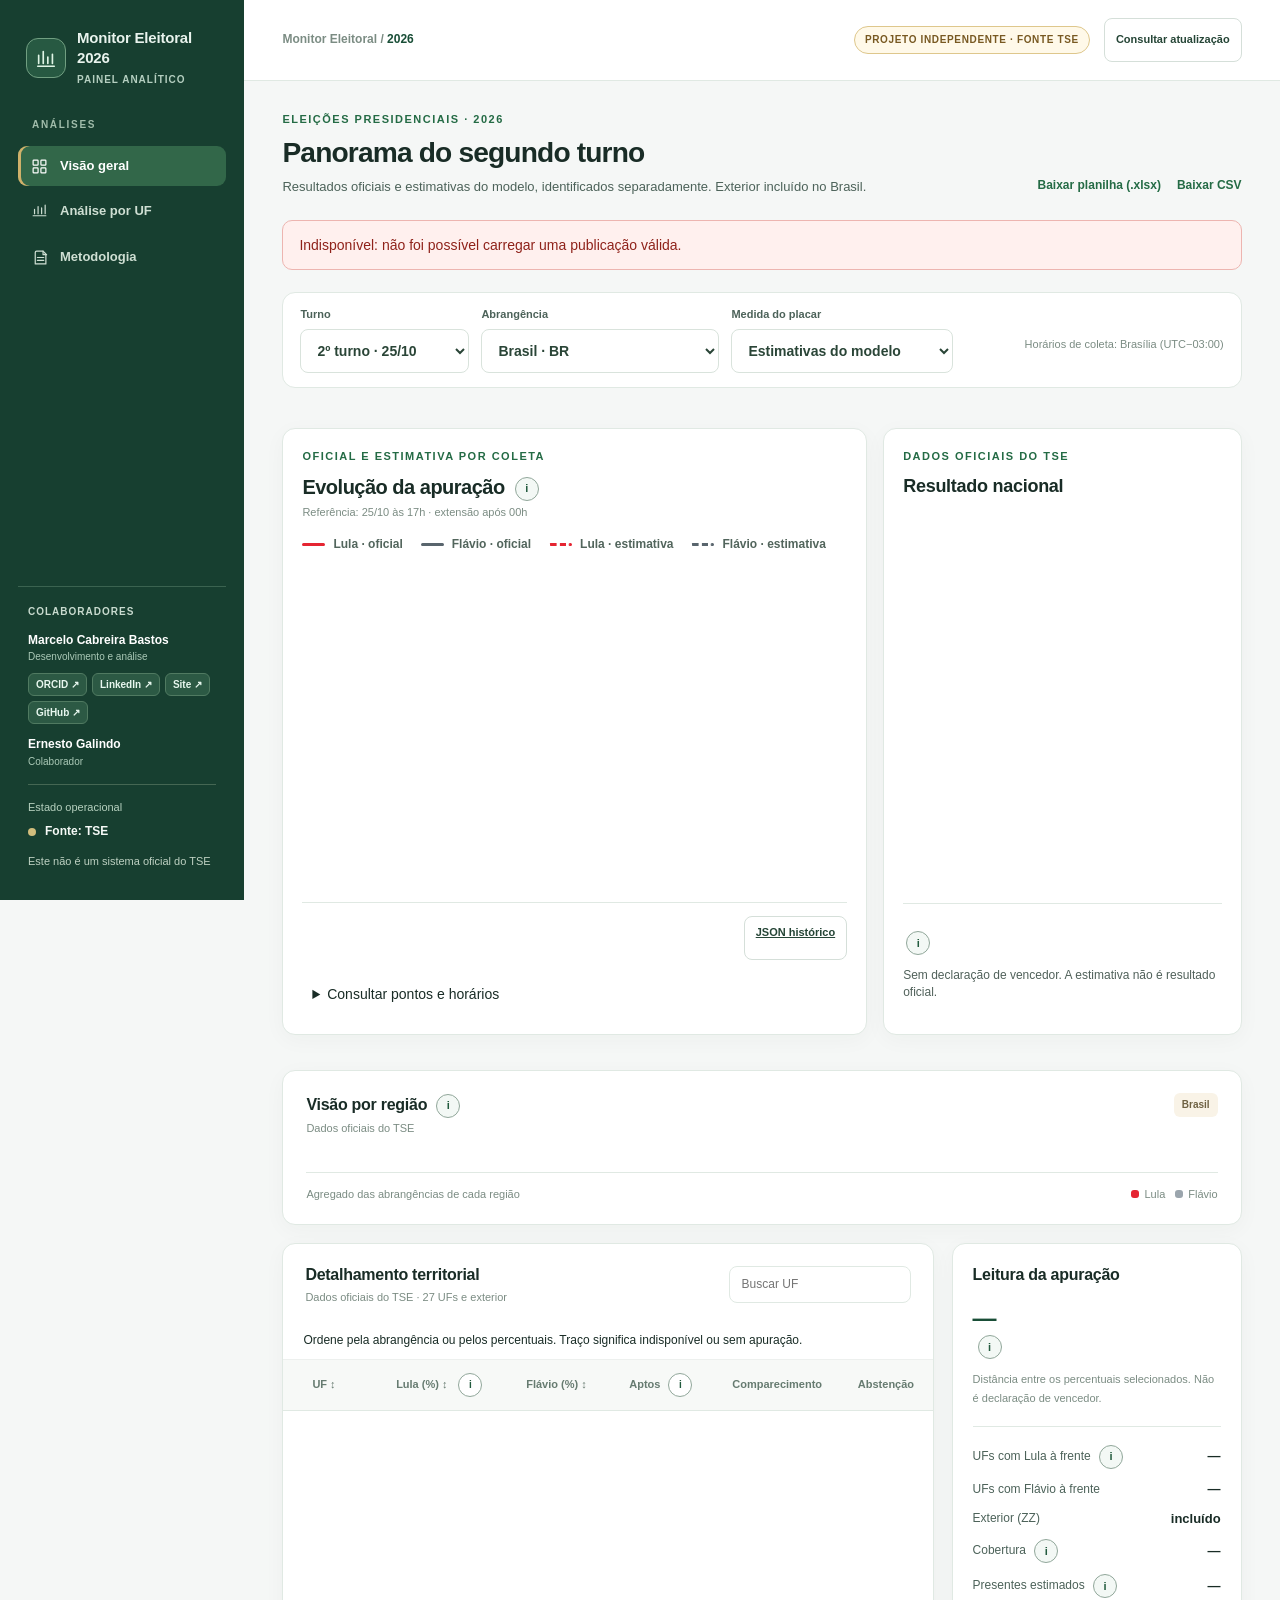
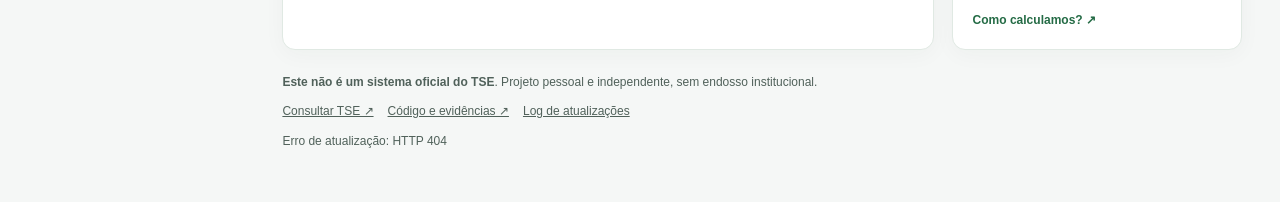
==== site/index.html @ a181e825 "feat: gráfico com oficial e estimativa por coleta e Brasil parcial N de 28 O gráfico passa a desenha" ====
<!doctype html><html lang="pt-BR"><head><meta charset="utf-8"><meta name="viewport" content="width=device-width,initial-scale=1"><meta name="description" content="Monitor independente com dados oficiais do TSE e estimativas da planilha. Horários, fontes e histórico auditáveis."><title>Monitor Eleitoral 2026</title><link rel="stylesheet" href="dashboard.css"><script src="dashboard.js" defer></script></head><body><a class="skip" href="#conteudo">Ir para os dados</a><div class="layout">    <aside class="sidebar" aria-label="Navegação do projeto">
      <a class="brand" href="#inicio" data-scroll="visao" aria-label="Monitor Eleitoral, voltar à visão geral">
        <span class="brand-icon">
          <svg viewBox="0 0 24 24" width="22" height="22" fill="none" stroke="currentColor" stroke-width="1.8" stroke-linecap="round" stroke-linejoin="round" aria-hidden="true"><path d="M4 18V9m5 9V5m5 13v-7m5 7V8"/><path d="M3 21h18"/></svg>
        </span>
        <span><span class="brand-name">Monitor Eleitoral<br>2026</span><span class="brand-meta" style="display:block">Painel analítico</span></span>
      </a>
      <nav aria-label="Páginas do monitor">
        <p class="nav-group-title">Análises</p>
        <div class="nav-items">
          <button class="nav-btn active" type="button" data-scroll="visao">
            <svg viewBox="0 0 24 24" fill="none" stroke="currentColor" stroke-linecap="round" stroke-linejoin="round" aria-hidden="true"><rect x="3" y="3" width="7" height="7" rx="1"/><rect x="14" y="3" width="7" height="7" rx="1"/><rect x="3" y="14" width="7" height="7" rx="1"/><rect x="14" y="14" width="7" height="7" rx="1"/></svg>
            Visão geral
          </button>
          <button class="nav-btn" type="button" data-scroll="territorio">
            <svg viewBox="0 0 24 24" fill="none" stroke="currentColor" stroke-linecap="round" stroke-linejoin="round" aria-hidden="true"><path d="M3 18h18M5 15V9m5 6V5m5 10V7m5 8V3"/></svg>
            Análise por UF
          </button>
          <button class="nav-btn" type="button" data-scroll="metodologia">
            <svg viewBox="0 0 24 24" fill="none" stroke="currentColor" stroke-linecap="round" stroke-linejoin="round" aria-hidden="true"><path d="M8 3h9l4 4v14H6V5a2 2 0 0 1 2-2z"/><path d="M17 3v5h5M9 12h9M9 16h9"/></svg>
            Metodologia
          </button>
        </div>
      </nav>
      <div class="side-bottom">
        <section class="sidebar-people" aria-label="Colaboradores do projeto">
          <p class="side-people-title">Colaboradores</p>
          <div class="side-person">
            <strong class="side-person-name">Marcelo Cabreira Bastos</strong>
            <span class="side-person-role">Desenvolvimento e análise</span>
            <div class="side-person-links">
              <a href="https://orcid.org/0009-0002-4215-3446" target="_blank" rel="noopener noreferrer" aria-label="ORCID de Marcelo Cabreira Bastos">ORCID ↗</a>
              <a href="https://www.linkedin.com/in/marcelo-cabreira-bastos/" target="_blank" rel="noopener noreferrer" aria-label="LinkedIn de Marcelo Cabreira Bastos">LinkedIn ↗</a>
              <a href="https://marcelo7bastos.github.io/project_portfolio/index.html" target="_blank" rel="noopener noreferrer" aria-label="Site pessoal de Marcelo Cabreira Bastos">Site ↗</a>
              <a href="https://github.com/marcelo7bastos" target="_blank" rel="noopener noreferrer" aria-label="GitHub de Marcelo Cabreira Bastos">GitHub ↗</a>
            </div>
          </div>
          <div class="side-person">
            <strong class="side-person-name">Ernesto Galindo</strong>
            <span class="side-person-role">Colaborador</span>
          </div>
        </section>
        <div class="side-demo" aria-label="Estado operacional">
          <p class="side-tiny">Estado operacional</p>
          <span class="side-source"><span class="source-dot"></span> Fonte: TSE</span>
          <p class="sidebar-foot">Este não é um sistema oficial do TSE</p>
        </div>
      </div>
    </aside>

<div class="main" id="inicio"><header class="topbar"><div class="crumb">Monitor Eleitoral / <b>2026</b></div><div class="top-actions"><span class="mock-pill">PROJETO INDEPENDENTE · FONTE TSE</span><button class="tool-btn" id="atualizar" type="button">Consultar atualização</button></div></header><nav class="mobile-nav" aria-label="Navegação móvel"><button class="active" data-scroll="visao">Visão geral</button><button data-scroll="territorio">Por UF</button><button data-scroll="metodologia">Metodologia</button></nav><main class="container" id="conteudo"><section id="page-geral"><section id="visao"><div class="heading-row"><div><p class="eyebrow">Eleições presidenciais · 2026</p><h1 id="titulo-visao">Panorama do segundo turno</h1><p class="heading-sub">Resultados oficiais e estimativas do modelo, identificados separadamente. Exterior incluído no Brasil.</p></div><div class="head-actions"><a class="head-link" id="xlsx" href="data/conjunto_6258.xlsx" download>Baixar planilha (.xlsx)</a><a class="head-link" id="csv" href="data/conjunto_6258.csv" download>Baixar CSV</a></div></div><div id="estado" class="status-alert" role="status" aria-live="polite">Carregando dados validados…</div><div class="filters"><div class="fields"><div class="field"><label for="turno">Turno</label><select id="turno"><option value="6258">2º turno · 25/10</option><option value="6257">1º turno · 04/10</option></select></div><div class="field"><label for="uf">Abrangência</label><select id="uf"><option value="BR">Brasil · inclui exterior</option></select></div><div class="field"><label for="modo">Medida do placar</label><select id="modo"><option value="oficial">Dados oficiais do TSE</option><option value="estimativa" selected>Estimativas do modelo</option></select></div></div><p class="filter-note">Horários de coleta: Brasília (UTC−03:00)</p></div><div class="meta-grid" id="horarios"></div>
<div class="upper-grid main-focus"><article class="panel timeline-panel"><div class="timeline-heading"><div><p class="eyebrow" id="grafico-modo">Oficial e estimativa por coleta</p><h2>Evolução da apuração <button class="info-trigger" data-method="historico" aria-label="Metodologia do histórico">i</button></h2><p class="subtitle">Referência: 25/10 às 17h · extensão após 00h</p></div></div><div class="timeline-legend"><span class="series-label"><span class="series-stroke"></span>Lula · oficial</span><span class="series-label"><span class="series-stroke gray"></span>Flávio · oficial</span><span class="series-label"><span class="series-stroke estimativa"></span>Lula · estimativa</span><span class="series-label"><span class="series-stroke gray estimativa"></span>Flávio · estimativa</span></div><div class="chart-frame" id="grafico"></div><div class="trend-utilities"><span id="pontos" class="inline-note"></span><a class="tool-btn" id="historico-download" href="data/dashboard.json" download>JSON histórico</a></div><details class="timeline-history"><summary>Consultar pontos e horários</summary><div class="table-scroll"><table><thead><tr><th>Coleta</th><th>Lula oficial (%)</th><th>Flávio oficial (%)</th><th>Lula estimativa (%)</th><th>Flávio estimativa (%)</th><th>Base da estimativa</th></tr></thead><tbody id="pontos-tabela"></tbody></table></div></details></article>
<article class="panel snapshot-panel"><div class="section-top"><div><p class="eyebrow" id="placar-modo">Dados oficiais do TSE</p><h2 id="placar-titulo">Resultado nacional</h2><p id="base-placar" class="subtitle"></p></div></div><div id="placar"></div><div class="result-footer"><span id="diferenca"></span><button class="info-trigger" data-method="diferenca" aria-label="Metodologia da diferença">i</button></div><p class="inline-note">Sem declaração de vencedor. A estimativa não é resultado oficial.</p></article></div>
<div class="kpi-grid" id="indicadores"></div><article class="panel panel-inner regions-panel"><div class="section-top"><div><h2>Visão por região <button class="info-trigger" data-method="regiao" aria-label="Cálculo dos percentuais por região">i</button></h2><p class="subtitle" id="regioes-nota">Dados oficiais do TSE</p></div><span class="tiny-pill">Brasil</span></div><div class="region-bars" id="regioes"></div><div class="region-foot"><span>Agregado das abrangências de cada região</span><span class="region-dots"><span><i class="legend-dot"></i>Lula</span><span><i class="legend-dot amber"></i>Flávio</span></span></div></article></section>
<div class="bottom-grid"><section id="territorio" class="panel table-panel"><div class="table-heading"><div><h2>Detalhamento territorial</h2><p class="subtitle">Dados oficiais do TSE · 27 UFs e exterior</p></div><div class="search-wrap"><input id="busca" type="search" placeholder="Buscar UF" aria-label="Buscar UF ou exterior"></div></div><div class="table-scroll" tabindex="0" aria-label="Tabela territorial com rolagem horizontal"><table><caption>Ordene pela abrangência ou pelos percentuais. Traço significa indisponível ou sem apuração.</caption><thead><tr><th><button class="table-sort" data-sort="uf">UF ↕</button></th><th><button class="table-sort" data-sort="lula">Lula (%) ↕</button><button class="info-trigger" data-method="oficial" aria-label="Percentual oficial">i</button></th><th><button class="table-sort" data-sort="flavio">Flávio (%) ↕</button></th><th>Aptos <button class="info-trigger" data-method="participacao" aria-label="Origem do eleitorado">i</button></th><th>Comparecimento</th><th>Abstenção</th><th>Cobertura <button class="info-trigger" data-method="cobertura" aria-label="Cálculo da cobertura">i</button></th><th>Fonte / estado</th></tr></thead><tbody id="tabela"></tbody></table></div></section>
<aside class="panel side-card"><h2>Leitura da apuração</h2><p class="subtitle" id="resumo-modo"></p><p class="note-stat" id="resumo-diferenca">—</p><button class="info-trigger" data-method="diferenca" aria-label="Metodologia da diferença entre candidatos">i</button><p class="info-text">Distância entre os percentuais selecionados. Não é declaração de vencedor.</p><div class="divider"></div><div class="mini-split"><div class="mini-row"><span>UFs com Lula à frente <button class="info-trigger" data-method="liderancas" aria-label="Contagem de UFs">i</button></span><strong id="count-lula">—</strong></div><div class="mini-row"><span>UFs com Flávio à frente</span><strong id="count-flavio">—</strong></div><div class="mini-row"><span>Exterior (ZZ)</span><strong>incluído</strong></div><div class="mini-row"><span>Cobertura <button class="info-trigger" data-method="cobertura" aria-label="Cálculo da cobertura">i</button></span><strong id="resumo-cobertura">—</strong></div><div class="mini-row"><span>Presentes estimados <button class="info-trigger" data-method="modelo" aria-label="Cálculo de presentes estimados">i</button></span><strong id="resumo-presentes">—</strong></div></div><button class="info-link" data-scroll="metodologia">Como calculamos? ↗</button></aside></div></section><section id="page-ufs" hidden><div class="view-title"><p class="eyebrow">Detalhamento territorial</p><h1>Unidades da Federação</h1><p class="heading-sub">Indicadores oficiais das 27 UFs e exterior. Selecione uma linha para consultar na visão geral.</p></div><div id="slot-tabela"></div></section><section class="panel panel-inner" id="metodologia" hidden style="margin-top:22px"><h2>Metodologia e transparência</h2><p>Os dados oficiais vêm dos arquivos JSON do TSE. O Brasil agrega as 27 UFs e o exterior. As estimativas reproduzem a planilha de referência; não são pesquisa, previsão probabilística nem resultado oficial.</p><p>A taxa de presença é comparecimento ÷ (comparecimento + abstenção). Presentes estimados = eleitorado apto × taxa de presença. A estimativa de cada candidato aplica seu percentual oficial a esses presentes. O agregado nacional usa as somas da planilha, sem média simples entre UFs.</p><button class="tool-btn" data-method="modelo">Consultar fórmulas, denominadores e limites</button><p class="inline-note">Percentuais exibidos com duas casas; quantidades oficiais inteiras; estimativas com duas casas. Os cálculos preservam a precisão disponível. Não há pontos inventados na série temporal.</p></section><section class="panel mobile-collaborators" id="contatos" aria-labelledby="mobile-collaborators-title">
  <h2 id="mobile-collaborators-title">Colaboradores</h2>
  <div class="mobile-team-list">
    <div class="mobile-team-person">
      <strong>Marcelo Cabreira Bastos</strong><small>Desenvolvimento e análise</small>
      <div class="side-person-links">
        <a href="https://orcid.org/0009-0002-4215-3446" target="_blank" rel="noopener noreferrer">ORCID ↗</a>
        <a href="https://www.linkedin.com/in/marcelo-cabreira-bastos/" target="_blank" rel="noopener noreferrer">LinkedIn ↗</a>
        <a href="https://marcelo7bastos.github.io/project_portfolio/index.html" target="_blank" rel="noopener noreferrer">Site ↗</a>
        <a href="https://github.com/marcelo7bastos" target="_blank" rel="noopener noreferrer">GitHub ↗</a>
      </div>
    </div>
    <div class="mobile-team-person"><strong>Ernesto Galindo</strong><small>Colaborador</small></div>
  </div>
  <p class="credit-quiet">Este não é um sistema oficial do TSE</p>
</section><footer class="page-footer"><p><strong>Este não é um sistema oficial do TSE</strong>. Projeto pessoal e independente, sem endosso institucional.</p><a href="https://resultados.tse.jus.br/oficial/app/index.html" target="_blank" rel="noopener noreferrer">Consultar TSE ↗</a><a href="https://github.com/marcelo7bastos/monitor-eleitoral-2026">Código e evidências ↗</a><a id="log-download" href="data/atualizacoes.csv" download>Log de atualizações</a><p id="erro-rede" role="alert"></p></footer></main></div></div>
<dialog id="metodo" class="method-dialog" aria-labelledby="metodo-titulo"><div class="method-head"><h2 id="metodo-titulo"></h2><button class="close-dialog" id="fechar-metodo" aria-label="Fechar metodologia">×</button></div><div class="method-body"><pre class="method-formula" id="metodo-formula"></pre><p id="metodo-texto"></p><p class="method-disclaimer">Fonte: TSE e planilha de referência. Estimativas não representam resultados oficiais.</p></div></dialog><noscript><p>Ative JavaScript para os filtros e gráficos. Os arquivos CSV e JSON continuam disponíveis em data/.</p></noscript></body></html>
---- site/dashboard.css ----
:root {
      --green-950:#103629; --green-900:#173f30; --green-800:#194e37; --green-700:#246b45;
      --green-100:#e8f3eb; --bg:#f5f7f6; --surface:#fff; --ink:#192c26; --ink-2:#4c6259;
      --quiet:#7b8c83; --border:#e0e9e3; --blue:#E52532; --blue-soft:#fff0f1;
      --amber:#9BA5AD; --amber-soft:#f1f3f4; --ochre:#c89845; --warning:#835e24;
      --shadow:0 5px 22px rgba(24,58,42,.035); --radius:13px;
    }
    * { box-sizing:border-box }
    html { scroll-behavior:smooth }
    body { margin:0; background:var(--bg); font-family:Rawline,"Segoe UI",Arial,Helvetica,sans-serif; color:var(--ink); line-height:1.45; font-size:14px; }
    a { color:inherit; }
    button,select,input { font:inherit; }
    button { cursor:pointer; }
    button:focus-visible,select:focus-visible,input:focus-visible,a:focus-visible { outline:3px solid #e0ac45; outline-offset:3px; }
    [hidden] { display:none!important }
    .layout { display:grid; grid-template-columns:244px minmax(0,1fr); min-height:100vh; }
    .sidebar { background:var(--green-900); color:#e9f3ed; padding:28px 18px 20px; position:sticky; top:0; height:100vh; display:flex; flex-direction:column; gap:28px; }
    .brand { display:flex; align-items:center; gap:11px; padding:0 8px; text-decoration:none; }
    .brand-icon { border:1px solid #719f81; background:#275942; border-radius:12px; display:grid; place-items:center; height:40px; width:40px; color:#dff5e5; flex-shrink:0; }
    .brand-name { font-weight:750; font-size:15px; line-height:1.22; letter-spacing:-.2px; }
    .brand-meta { color:#b5cfc0; font-size:10px; font-weight:600; text-transform:uppercase; letter-spacing:1px; margin-top:4px; }
    .nav-group-title { padding:0 14px; font-size:10px; letter-spacing:1.7px; text-transform:uppercase; color:#a1bdab; font-weight:750; margin:3px 0 13px; }
    .nav-items { display:flex; flex-direction:column; gap:5px; }
    .nav-btn { width:100%; display:flex; align-items:center; gap:12px; border:0; border-radius:9px; background:transparent; padding:11px 13px; color:#cfdfd3; text-align:left; transition:background .15s; font-weight:600; font-size:13px; }
    .nav-btn svg { width:17px; height:17px; stroke-width:1.7; flex-shrink:0; }
    .nav-btn:hover { background:#285640; }
    .nav-btn.active { background:#326749; color:white; box-shadow:inset 3px 0 #d0b16a; }
    .side-bottom { margin-top:auto; border-top:1px solid #3b6350; padding:18px 10px 0; }
    .side-tiny { color:#b7d1bf; font-size:11px; margin:0 0 7px; }
    .side-source { display:flex; gap:9px; align-items:center; color:#f6faf7; font-size:12px; font-weight:650; }
    .source-dot { height:8px; width:8px; border-radius:50%; background:#d1bd7c; display:inline-block; }
    .sidebar-foot { font-size:10px; color:#9ab6a5; line-height:1.55; margin-top:19px; }
    .main { min-width:0; }
    .topbar { display:flex; align-items:center; justify-content:space-between; min-height:73px; gap:12px; padding:18px clamp(18px,3vw,42px); background:#fff; border-bottom:1px solid var(--border); }
    .crumb { font-size:12px; color:var(--quiet); font-weight:600; }
    .crumb b { color:var(--green-800); }
    .top-actions { display:flex; align-items:center; gap:14px; flex-wrap:wrap; }
    .mock-pill { border:1px solid #dec78c; background:#fff9e9; color:#785922; padding:6px 10px; border-radius:50px; font-size:10px; font-weight:850; letter-spacing:.65px; white-space:nowrap; }
    .time { display:flex; gap:7px; align-items:center; color:var(--ink-2); font-size:12px; white-space:nowrap; }
    .time svg { width:14px; height:14px; }
    .container { max-width:1540px; margin:0 auto; padding:31px clamp(18px,3vw,42px) 40px; }
    .fake-alert { display:flex; align-items:flex-start; gap:12px; background:#fffaf0; border:1px solid #ebd7aa; padding:12px 15px; border-radius:11px; margin-bottom:25px; color:#70521b; font-size:12px; }
    .fake-alert svg { flex-shrink:0; margin-top:1px; width:17px; height:17px; }
    .fake-alert strong { font-weight:800; }
    .heading-row { display:flex; justify-content:space-between; gap:18px; align-items:end; margin-bottom:23px; }
    .eyebrow { color:var(--green-700); font-size:11px; text-transform:uppercase; letter-spacing:1.5px; font-weight:850; margin:0 0 8px; }
    h1 { font-size:clamp(23px,2.2vw,31px); letter-spacing:-.85px; line-height:1.18; margin:0 0 9px; font-weight:770; }
    .heading-sub { color:var(--ink-2); font-size:13px; margin:0; max-width:680px; }
    .head-link { display:flex; align-items:center; gap:8px; text-decoration:none; color:var(--green-700); font-weight:750; white-space:nowrap; font-size:12px; padding-bottom:3px; }
    .head-link:hover { text-decoration:underline; }
    .head-actions { display:flex; gap:16px; flex-wrap:wrap; }
    .filters { display:flex; align-items:end; justify-content:space-between; gap:11px; padding:14px 17px; border:1px solid var(--border); background:#fff; border-radius:var(--radius); margin-bottom:20px; flex-wrap:wrap; }
    .fields { display:flex; flex-wrap:wrap; gap:12px; align-items:end; }
    .field { display:flex; flex-direction:column; gap:6px; }
    .field label { color:var(--ink-2); font-size:11px; font-weight:700; }
    .field select { min-width:166px; border:1px solid #d9e3dc; border-radius:8px; height:38px; padding:0 35px 0 12px; font-weight:650; color:#2a4537; background:#fff; }
    .filter-note { color:var(--quiet); font-size:11px; padding-bottom:9px; text-align:right; }
    .kpi-grid { display:grid; grid-template-columns:repeat(4,minmax(0,1fr)); gap:14px; margin-bottom:18px; }
    .panel { background:var(--surface); border:1px solid var(--border); border-radius:var(--radius); box-shadow:var(--shadow); min-width:0; }
    .kpi { padding:19px 20px 17px; min-height:134px; }
    .kpi-top { display:flex; align-items:center; justify-content:space-between; gap:12px; margin-bottom:14px; }
    .kpi-label { color:var(--ink-2); font-size:12px; font-weight:700; }
    .kpi-icon { width:28px; height:28px; display:grid; place-items:center; background:#f0f5f1; border-radius:8px; color:var(--green-700); }
    .kpi-icon svg { height:15px; width:15px; }
    .kpi-number { font-size:clamp(25px,2.15vw,33px); font-weight:780; letter-spacing:-.95px; font-variant-numeric:tabular-nums; line-height:1.15; }
    .kpi-bottom { margin-top:8px; display:flex; gap:8px; align-items:center; color:var(--quiet); font-size:11px; }
    .mini-pill { background:#eaf4ed; color:#246b45; padding:3px 7px; border-radius:5px; font-weight:800; white-space:nowrap; }
    .upper-grid { display:grid; grid-template-columns:minmax(0,1.48fr) minmax(300px,1fr); gap:18px; margin-bottom:18px; }
    .panel-inner { padding:22px 23px; }
    .section-top { display:flex; align-items:flex-start; justify-content:space-between; gap:12px; margin-bottom:19px; }
    h2 { font-size:16px; margin:0 0 3px; font-weight:770; letter-spacing:-.27px; }
    .subtitle { font-size:11px; color:var(--quiet); margin:0; }
    .tiny-pill { display:inline-flex; align-items:center; gap:5px; color:#6e6142; background:#f9f3e7; padding:5px 8px; border-radius:6px; font-size:10px; font-weight:800; white-space:nowrap; }
    .candidate-compare { display:grid; grid-template-columns:1fr 1fr; gap:19px; margin:26px 0 22px; }
    .candidate { position:relative; padding-left:14px; border-left:3px solid var(--blue); }
    .candidate.flavio { border-color:var(--amber); }
    .candidate-name { color:var(--ink-2); font-size:12px; font-weight:700; margin:0 0 4px; }
    .candidate-pct { font-size:clamp(29px,3.4vw,43px); line-height:1.2; letter-spacing:-1.6px; font-weight:780; font-variant-numeric:tabular-nums; }
    .candidate-votes { font-size:11px; color:var(--quiet); margin-top:5px; }
    .candidate-flash { display:inline-flex; font-size:10px; color:var(--green-700); background:#e8f3eb; border-radius:4px; padding:2px 5px; font-weight:850; margin-left:7px; vertical-align:middle; letter-spacing:0; }
    .share-bar { height:18px; background:#eef2ef; display:flex; overflow:hidden; border-radius:5px; box-shadow:inset 0 0 0 1px #e8eae9; }
    .share-left { height:100%; background:var(--blue); transition:width .35s ease; }
    .share-right { height:100%; background:var(--amber); flex:1; }
    .share-labels { display:flex; justify-content:space-between; margin:8px 0 0; color:var(--quiet); font-size:11px; }
    .share-labels span { display:flex; align-items:center; gap:6px; }
    .legend-dot { width:8px; height:8px; border-radius:3px; display:inline-block; background:var(--blue); }
    .legend-dot.amber { background:var(--amber); }
    .result-footer { margin-top:20px; border-top:1px solid var(--border); padding-top:15px; display:flex; flex-wrap:wrap; gap:12px; justify-content:space-between; color:var(--ink-2); font-size:12px; }
    .lead-note { font-weight:750; color:var(--green-700); }
    .gap-value { font-variant-numeric:tabular-nums; font-weight:750; }
    .region-bars { display:flex; flex-direction:column; gap:17px; margin-top:3px; }
    .region-row { display:grid; grid-template-columns:105px minmax(0,1fr) 69px; gap:12px; align-items:center; }
    .region-name { font-size:12px; font-weight:650; color:var(--ink-2); }
    .region-track { height:8px; border-radius:8px; background:#edf1ee; overflow:hidden; display:flex; }
    .region-track>span { display:block; height:100%; background:var(--blue); }
    .region-track>i { display:block; flex:1; background:var(--amber); }
    .region-pct { font-size:11px; color:var(--ink-2); font-variant-numeric:tabular-nums; text-align:right; font-weight:750; }
    .region-foot { display:flex; gap:8px; align-items:center; justify-content:space-between; margin-top:22px; border-top:1px solid var(--border); padding-top:17px; color:var(--quiet); font-size:11px; }
    .region-dots { display:flex; align-items:center; gap:10px; }
    .region-dots span { display:flex; gap:5px; align-items:center; }
    .bottom-grid { display:grid; grid-template-columns:minmax(0,1fr) 290px; gap:18px; margin-bottom:18px; }
    .table-panel { overflow:hidden; }
    .table-heading { padding:19px 22px 16px; display:flex; gap:15px; justify-content:space-between; align-items:center; }
    .table-actions { display:flex; align-items:center; gap:8px; }
    .search-wrap { display:flex; align-items:center; gap:8px; border:1px solid var(--border); border-radius:8px; background:white; padding:0 10px; height:37px; }
    .search-wrap svg { color:var(--quiet); width:15px; height:15px; }
    .search-wrap input { width:160px; outline:none; border:0; font-size:12px; color:var(--ink); }
    .btn { border:1px solid #cbdacf; color:var(--green-800); background:#fff; border-radius:8px; min-height:37px; padding:0 12px; display:inline-flex; align-items:center; justify-content:center; gap:8px; font-weight:750; font-size:12px; text-decoration:none; white-space:nowrap; }
    .btn:hover { background:#f0f6f1; }
    .btn svg { width:15px; height:15px; }
    .btn-primary { background:var(--green-700); color:#fff; border-color:var(--green-700); }
    .btn-primary:hover { background:var(--green-800); }
    .table-scroll { max-height:442px; overflow:auto; scrollbar-color:#c6d8cc transparent; }
    table { border-collapse:separate; border-spacing:0; width:100%; font-size:12px; }
    thead { position:sticky; top:0; z-index:2; }
    th { white-space:nowrap; text-align:right; background:#f7f9f7; border-top:1px solid #edf0ee; border-bottom:1px solid var(--border); padding:13px 13px; color:#667b70; font-weight:760; font-size:11px; }
    th:first-child,td:first-child { text-align:left; padding-left:23px; }
    td { white-space:nowrap; text-align:right; padding:13px 13px; border-bottom:1px solid #edf0ee; color:var(--ink-2); font-variant-numeric:tabular-nums; }
    tr:last-child td { border-bottom:0; }
    tbody tr { cursor:pointer; }
    tbody tr:hover, tbody tr.is-selected { background:#f3f8f4; }
    tbody tr.is-selected td:first-child { box-shadow:inset 3px 0 var(--green-700); }
    .uf-badge { font-size:10px; color:var(--green-700); background:#eaf3ec; border-radius:4px; padding:3px 6px; font-weight:850; margin-right:8px; }
    .uf-name { color:#284238; font-weight:720; }
    .text-blue { color:#D51B28; font-weight:750; }
    .text-amber { color:#64717A; font-weight:750; }
    .table-end { padding:12px 21px; display:flex; justify-content:space-between; border-top:1px solid var(--border); color:var(--quiet); font-size:11px; }
    .side-card { padding:19px 20px; }
    .info-swatch { width:37px; height:37px; display:grid; place-items:center; border-radius:11px; background:var(--green-100); color:var(--green-700); margin-bottom:16px; }
    .info-swatch svg { width:19px; height:19px; }
    .note-stat { font-size:24px; color:var(--green-800); font-weight:770; margin:14px 0 0; letter-spacing:-.5px; }
    .mini-split { margin-top:15px; display:flex; flex-direction:column; gap:11px; }
    .mini-row { display:flex; gap:8px; align-items:center; justify-content:space-between; color:var(--ink-2); font-size:12px; }
    .mini-row strong { color:var(--ink); font-size:13px; }
    .divider { height:1px; background:var(--border); margin:18px 0; }
    .info-text { color:var(--quiet); font-size:11px; line-height:1.7; }
    .info-link { display:inline-flex; align-items:center; gap:6px; font-size:12px; color:var(--green-700); font-weight:800; border:0; background:none; padding:0; margin-top:14px; }
    .info-link:hover { text-decoration:underline; }
    .footer { display:flex; flex-wrap:wrap; justify-content:space-between; align-items:center; gap:12px; margin-top:26px; color:#74867d; font-size:11px; border-top:1px solid var(--border); padding-top:22px; }
    .footer a { text-decoration:none; color:var(--green-700); font-weight:720; }
    .footer a:hover { text-decoration:underline; }
    .muted-card { border:1px solid #e7ece8; background:#f9fbf9; padding:15px; border-radius:9px; }
    .explainer { display:grid; grid-template-columns:repeat(3,minmax(0,1fr)); gap:15px; }
    .explainer .panel { padding:25px; }
    .number { color:var(--green-700); font-size:11px; font-weight:850; letter-spacing:1.3px; margin-bottom:20px; }
    .explainer h3 { font-size:16px; margin:0 0 10px; }
    .explainer p { font-size:13px; color:var(--ink-2); margin:0; line-height:1.65; }
    .method-note { padding:26px; margin-top:18px; }
    .method-note p { color:var(--ink-2); line-height:1.7; margin:0 0 12px; }
    .method-note code { color:#15573a; background:#edf5ee; border-radius:4px; padding:3px 5px; }
    .view-title { margin-bottom:21px; }
    .view-title h1 { margin-bottom:7px; }
    .table-full .table-scroll { max-height:none; }
    .table-full .table-actions { flex-wrap:wrap; }
    .mobile-nav { display:none; }
    @media(max-width:1240px){ .layout { grid-template-columns:215px minmax(0,1fr); } .bottom-grid { grid-template-columns:1fr; } .side-card { display:grid; grid-template-columns:1fr 1fr; gap:0 24px; align-items:start; } .side-card .info-swatch { display:none; } .side-card h2, .side-card .subtitle { grid-column:1/-1; } .region-row {grid-template-columns:85px minmax(0,1fr) 63px; gap:9px;} }
    @media(max-width:1050px){ .sidebar{display:none} .layout{display:block} .mobile-nav {display:flex; background:var(--green-900); gap:5px; padding:8px 15px; justify-content:center;} .mobile-nav button { flex:1; color:#ddf0e3; padding:10px 5px; font-size:12px; border:0; background:transparent; border-radius:8px; font-weight:700; } .mobile-nav button.active {background:#326749;color:#fff;} .upper-grid{grid-template-columns:1fr 1fr;} }
    @media(max-width:800px){ .kpi-grid {grid-template-columns:repeat(2,minmax(0,1fr));} .upper-grid {grid-template-columns:1fr;} .container{padding-top:23px;} .topbar {min-height:62px;} .heading-row{align-items:start;} .filter-note{padding-bottom:0;} .explainer{grid-template-columns:1fr;} }
    @media(max-width:560px){ .topbar{padding:13px 17px;} .time{display:none;} .container{padding:20px 15px 30px;} .heading-row {display:block;} .head-actions {margin-top:13px;} .filters{padding:13px;} .fields{width:100%;} .field{flex:1;} .field select{min-width:0;width:100%;} .field.turn-field { flex-basis:40%; } .field.uf-field {flex-basis:40%;} .filter-note {text-align:left;} .kpi-grid{gap:9px;} .kpi {padding:15px 12px; min-height:120px;} .kpi-number {font-size:26px;} .panel-inner {padding:19px 16px;} .candidate-compare {gap:9px;} .candidate {padding-left:10px;} .candidate-pct{font-size:31px;} .candidate-flash{display:block;width:max-content;margin:4px 0 0;} .table-heading {display:block; padding:18px 16px;} .table-actions {margin-top:14px;} .search-wrap{flex:1;} .search-wrap input{width:100%;} .table-end {gap:15px;} .side-card {display:block;} .footer {font-size:10px;} .heading-sub{font-size:12px;} }
    @media(prefers-reduced-motion:reduce){*,*::before,*::after{transition:none!important; scroll-behavior:auto!important}}

    /* Versão 2 — histórico como elemento principal; resultado à direita */
    .upper-grid.main-focus { grid-template-columns:minmax(0,1.92fr) minmax(325px,.9fr); align-items:stretch; gap:16px; margin-bottom:17px; }
    .timeline-panel,.snapshot-panel { padding:24px 26px 21px; }
    .timeline-panel .section-top { margin-bottom:10px; }
    .timeline-panel h2 { font-size:20px; font-weight:790; letter-spacing:-.5px; }
    .timeline-heading { display:flex; align-items:flex-start; justify-content:space-between; gap:14px; }
    .mini-time { border:1px solid #e6ebe7; background:#f8faf9; color:#52655c; border-radius:8px; padding:7px 10px; white-space:nowrap; font-size:11px; font-weight:700; }
    .timeline-legend { display:flex; flex-wrap:wrap; gap:18px; margin:15px 0 0; align-items:center; color:#52655c; font-size:12px; }
    .timeline-legend .series-label { display:inline-flex; align-items:center; gap:8px; font-weight:720; }
    .series-stroke { width:23px; height:0; border-top:3px solid var(--blue); border-radius:4px; }
    .series-stroke.gray { border-color:#59656D; }
    .chart-frame { position:relative; margin:8px 0 2px; min-height:338px; user-select:none; }
    #trend-svg { width:100%; height:auto; display:block; overflow:visible; touch-action:pan-y; }
    .chart-tip { position:absolute; z-index:8; min-width:155px; background:#20362d; border-radius:9px; padding:11px 13px; color:#fff; font-size:12px; box-shadow:0 8px 24px #192c2650; pointer-events:none; text-align:left; line-height:1.65; }
    .chart-tip strong { font-size:12px; }
    .chart-tip .red-n { color:#FF6A73; font-weight:800; }
    .chart-tip .gray-n { color:#DDE2E6; font-weight:800; }
    .trend-utilities { display:flex; flex-wrap:wrap; justify-content:space-between; align-items:center; gap:10px; padding-top:13px; border-top:1px solid var(--border); }
    .trend-utilities .update-status { font-size:11px; color:#6a7b72; }
    .trend-utilities .update-status b { color:#314c3e; }
    .timeline-buttons { display:flex; flex-wrap:wrap; gap:7px; }
    .tool-btn { border:1px solid #d5dfd9; background:white; color:#254536; border-radius:8px; padding:8px 11px; font-size:11px; font-weight:760; min-height:34px; transition:background .13s; }
    .tool-btn:hover { background:#edf4ef; }
    .tool-btn.primary { color:#fff; background:var(--green-700); border-color:var(--green-700); }
    .tool-btn.primary:hover { background:var(--green-800); }
    .trend-explain { font-size:10px; color:#7c8b82; margin:9px 0 0; }
    .snapshot-panel { display:flex; flex-direction:column; }
    .snapshot-panel h2 { font-size:18px; }
    .snapshot-time { display:inline-flex; align-items:center; color:#5c6b63; font-size:11px; margin-top:8px; }
    .snapshot-result { display:flex; flex-direction:column; margin-top:22px; gap:0; }
    .snapshot-candidate { border-left:4px solid var(--blue); padding:1px 0 4px 16px; margin-bottom:23px; }
    .snapshot-candidate.flavio { border-color:var(--amber); }
    .snapshot-candidate .candidate-name { color:#53665b; font-size:13px; margin-bottom:3px; }
    .snapshot-candidate .candidate-pct { font-size:clamp(34px,3.6vw,54px); line-height:1.1; letter-spacing:-1.9px; }
    .snapshot-candidate.lula .candidate-pct { color:#D71E2C; }
    .snapshot-candidate.flavio .candidate-pct { color:#59656d; }
    .snapshot-candidate .candidate-votes { font-size:11px; margin-top:7px; }
    .snapshot-panel .share-bar { height:15px; margin-top:2px; }
    .snapshot-panel .share-labels { margin-top:10px; }
    .snapshot-panel .result-footer { display:flex; flex-direction:column; align-items:flex-start; gap:8px; font-size:12px; margin-top:auto; padding-top:19px; }
    .snapshot-panel .lead-note { color:#355e43; }
    .sim-status { margin:0 0 2px; font-size:10px; letter-spacing:.65px; color:#8d6534; font-weight:800; }
    .regions-panel { margin-bottom:18px; }
    .regions-panel .region-bars { display:grid; grid-template-columns:repeat(3,minmax(0,1fr)); column-gap:22px; row-gap:14px; }
    .regions-panel .region-row { grid-template-columns:90px minmax(45px,1fr) 47px; gap:10px; }
    .regions-panel .region-foot { padding-top:14px; margin-top:18px; }
    .regions-panel .section-top { margin-bottom:17px; }
    .kpi-grid { margin-bottom:18px; }
    .data-context { border-radius:8px; background:#f4f7f5; color:#53675c; font-size:11px; padding:8px 11px; margin-bottom:14px; }
    .section-top .small-remark {color:#89968e;font-size:11px;}
    @media(max-width:1350px) {
      .upper-grid.main-focus { grid-template-columns:minmax(0,1.55fr) minmax(300px,.95fr); }
      .timeline-panel,.snapshot-panel { padding:20px 19px; }
      .regions-panel .region-bars {grid-template-columns:repeat(2,minmax(0,1fr));}
    }
    @media(max-width:1050px) {
      .upper-grid.main-focus { grid-template-columns:minmax(0,1.65fr) minmax(285px,1fr); }
      .chart-frame{min-height:auto;}
    }
    @media(max-width:790px) {
      .upper-grid.main-focus {grid-template-columns:1fr;}
      .snapshot-panel .snapshot-result {display:grid;grid-template-columns:1fr 1fr;gap:14px;}
      .snapshot-candidate {margin-bottom:17px;}
      .regions-panel .region-bars {grid-template-columns:1fr 1fr;}
    }
    @media(max-width:560px) {
      .timeline-panel,.snapshot-panel {padding:19px 16px;}
      .chart-frame {margin:9px -6px 3px;}
      .timeline-panel h2 {font-size:18px;}
      .mini-time {display:none;}
      .trend-utilities{align-items:flex-start;}
      .timeline-buttons {width:100%;}
      .timeline-buttons .tool-btn {flex:1;min-height:40px;}
      .regions-panel .region-bars {grid-template-columns:1fr;}
      .snapshot-candidate .candidate-pct {font-size:35px;}
      .snapshot-candidate .candidate-votes {font-size:10px;}
      .snapshot-panel .snapshot-result {gap:9px;}
    }

/* V4: transparência metodológica e autoria do projeto pessoal. */
.info-trigger {
  display:inline-flex; flex:0 0 auto; align-items:center; justify-content:center;
  width:19px; height:19px; padding:0; margin-left:5px; border:1px solid #91a79a;
  border-radius:50%; background:#f3f8f5; color:#225b3e;
  font-size:11px; font-family:Arial,sans-serif; font-weight:800; line-height:1;
  vertical-align:middle; cursor:pointer; transition:background .14s,border-color .14s;
}
.info-trigger:hover { color:#fff; background:#246b45; border-color:#246b45; }
.info-trigger:focus-visible { outline:3px solid #d19c31; outline-offset:2px; }
.info-trigger.small { width:17px; height:17px; font-size:10px; margin-left:4px; }
.candidate-pct-row {display:flex;align-items:center;gap:7px;flex-wrap:wrap}
.candidate-pct-row .info-trigger { margin-left:0; }
.candidate-votes .info-trigger {width:16px;height:16px;font-size:10px;vertical-align:middle}
.kpi-label {display:inline-flex;align-items:center;gap:3px;flex-wrap:wrap}
.kpi-label .info-trigger {margin-left:2px}
.region-pct {display:flex;justify-content:flex-end;align-items:center;gap:3px}
.region-pct .info-trigger {min-width:17px}
th .info-trigger {width:17px;height:17px;font-size:10px;background:#fff}
.snapshot-panel .section-top h2 .info-trigger{transform:translateY(-2px)}
.result-footer .info-trigger {margin-left:3px}
.method-dialog { border:1px solid #d9e5dc; padding:0; border-radius:15px; width:min(520px,calc(100% - 28px)); max-height:min(83vh,690px); box-shadow:0 24px 80px #132b2050; color:var(--ink); }
.method-dialog::backdrop {background:#0d2518a8;backdrop-filter:blur(2px)}
.method-head {display:flex;justify-content:space-between;align-items:start;gap:18px;padding:22px 24px 14px;background:#f5f9f6;border-bottom:1px solid #e0e9e3}
.method-head .eyebrow{margin-bottom:8px}
.method-head h2 {font-size:20px;margin:0}
.close-dialog{font-size:22px;border:1px solid #d5e0d7;background:#fff;color:#2a493a;line-height:1;width:34px;height:34px;border-radius:9px;cursor:pointer}
.method-body{padding:20px 24px 24px;font-size:13px;line-height:1.65}
.method-body h3{font-size:12px;margin:0 0 6px;color:#4c6259;letter-spacing:.4px;text-transform:uppercase}
.method-formula{background:#f2f6f3;border:1px solid #dbe6de;border-radius:9px;color:#153d2a;padding:12px 13px;margin:8px 0 19px;font:600 13px/1.65 ui-monospace,SFMono-Regular,Consolas,monospace;white-space:pre-wrap;overflow-wrap:anywhere}
.method-body p{margin:0 0 17px}
.method-disclaimer{font-size:12px;color:#78612e;background:#fff9eb;border:1px solid #ead8ad;border-radius:8px;padding:11px 12px}
.credits {margin-top:26px;padding:22px 24px 24px}
.credits-heading {margin-bottom:16px}
.credits-heading h2{font-size:16px;margin-bottom:4px}
.credits-grid{display:grid;grid-template-columns:repeat(2,minmax(0,1fr));gap:14px}
.credit-card{background:#fafbf9;border:1px solid #e0e9e3;border-radius:10px;padding:16px 17px;min-width:0}
.credit-role{color:#577368;font-size:10px;font-weight:850;letter-spacing:1px;text-transform:uppercase;margin:0 0 8px}
.credit-name{margin:0;font-size:15px;font-weight:750;color:#1d3e2c}
.credit-description{color:#657a6d;font-size:12px;margin:6px 0 13px}
.credit-links{display:flex;flex-wrap:wrap;gap:8px}
.credit-links a,.credit-pending{display:inline-flex;align-items:center;text-decoration:none;padding:7px 10px;font-size:11px;font-weight:700;color:#23583f;background:#fff;border:1px solid #d8e6db;border-radius:7px}
.credit-links a:hover{background:#eaf4ed;text-decoration:underline}
.credit-pending{color:#718078;border-style:dashed;background:transparent;cursor:default}
.credit-quiet{margin:14px 0 0;color:#78877d;font-size:10px;line-height:1.55}
.method-intro{margin-top:16px;border:1px solid #e1e9e3;border-radius:10px;padding:15px;background:#fafbf9}
.method-intro h3{margin:0 0 7px}
.method-intro p{margin:0;color:#53675c;line-height:1.55}
@media(max-width:670px){.credits-grid{grid-template-columns:1fr}.credits{padding:19px 16px}.credit-card{padding:14px}.method-head{padding:17px 18px 12px}.method-body{padding:18px}.info-trigger{width:20px;height:20px}}

    /* Colaboradores na barra lateral: projeto pessoal, sem contatos de terceiros */
    .sidebar {overflow-y:auto; scrollbar-width:thin; scrollbar-color:#5b8068 transparent;}
    .sidebar-people {padding:0 0 15px; margin:0 0 15px; border-bottom:1px solid #456753;}
    .side-people-title {color:#c9dbcF;font-size:10px;font-weight:800;letter-spacing:1px;text-transform:uppercase;margin:0 0 12px;}
    .side-person {margin:0 0 12px;}
    .side-person:last-child {margin-bottom:0;}
    .side-person-name {display:block;font-size:12px;font-weight:750;line-height:1.4;color:#ffffff;}
    .side-person-role {display:block;color:#abc9b7;font-size:10px;margin-top:2px;}
    .side-person-links {display:flex;flex-wrap:wrap;gap:5px;margin-top:8px;}
    .side-person-links a {color:#e8f7ef;background:#2c5944;border:1px solid #507a61;border-radius:6px;padding:4px 7px;text-decoration:none;font-size:10px;font-weight:650;line-height:1.3;}
    .side-person-links a:hover {background:#3a7055;text-decoration:underline;}
    .side-person-links a:focus-visible {outline:2px solid #e0ac45;outline-offset:2px;}
    .sidebar-foot {margin-top:12px;font-size:11px;line-height:1.5;color:#bed1c2;}
    .mobile-collaborators {display:none;}
    @media (max-width:1050px) {
      .mobile-collaborators {display:block; margin-top:22px;}
      .mobile-collaborators h2 {font-size:16px;margin:0 0 12px;}
      .mobile-team-list {display:grid;grid-template-columns:repeat(2,minmax(0,1fr));gap:12px;}
      .mobile-team-person {border:1px solid #dfe9e1;background:#fff;border-radius:9px;padding:12px;min-width:0;}
      .mobile-team-person strong {display:block;font-size:13px;line-height:1.4;}
      .mobile-team-person small {display:block;color:#657a6d;margin-top:4px;}
      .mobile-team-person .side-person-links a {color:#174b34;background:#eff6f0;border-color:#dbe6de;}
    }
    @media (max-width:560px) {.mobile-team-list {grid-template-columns:1fr;}}
  
/* Produção: composição preservada do protótipo, sem gerador de simulação. */
.quiet{color:#50615a}.status-alert{padding:14px 16px;border:1px solid #d9e2db;border-radius:10px;margin-bottom:22px;background:#fff9eb;color:#704d16}.status-alert.error{background:#fff0ee;color:#8f221a;border-color:#edb5b0}.status-alert.ok{background:#e8f3eb;color:#174b34}.meta-grid{display:flex;flex-wrap:wrap;gap:12px 24px;font-size:12px;margin-bottom:20px}.meta-grid span{display:block;color:#50615a}.meta-grid strong{display:block;font-weight:650}.estimate-grid{display:grid;grid-template-columns:repeat(3,minmax(0,1fr));gap:14px;margin-bottom:22px}.table-scroll{overflow-x:auto}.table-scroll table{min-width:880px}.num{text-align:right;font-variant-numeric:tabular-nums}.inline-note{font-size:12px;color:#50615a}.empty-chart{padding:80px 30px;text-align:center;color:#50615a}.series-stroke.estimativa{border-top-style:dashed}.info-trigger{min-width:24px;min-height:24px}.tool-btn{min-height:44px}.field select{min-height:44px}.timeline-panel{overflow:hidden}.sidebar-people{margin-top:auto}.source-range{overflow-wrap:anywhere}.table-sort{background:none;border:0;font-weight:700;color:inherit}.table-scroll caption{text-align:left;padding:10px 20px;font-size:12px}.timeline-history{margin-top:14px}.timeline-history summary{cursor:pointer;padding:10px}.timeline-history table{width:100%;font-size:12px}.timeline-history td,.timeline-history th{padding:6px}.skip{position:absolute;top:-60px;left:12px;background:#fff;padding:12px;z-index:100}.skip:focus{top:10px}.page-footer{margin:24px 0 0;font-size:12px;color:#50615a}.page-footer a{margin-right:14px}.candidate-pct{color:#192c26}.snapshot-candidate.lula .candidate-pct{color:#D71E2C}.snapshot-candidate.flavio .candidate-pct{color:#59656d}.kpi-bottom{flex-wrap:wrap}.credits-mobile{display:none}.load-message{padding:14px 0;color:#50615a}@media(max-width:1050px){.credits-mobile{display:block}}@media(max-width:790px){.estimate-grid{grid-template-columns:1fr}.meta-grid{display:grid;grid-template-columns:1fr 1fr}.top-actions{width:100%}.topbar{flex-wrap:wrap}.snapshot-panel .snapshot-result{display:block}.info-trigger{min-width:32px;min-height:32px}.chart-frame{min-height:280px}}@media(prefers-reduced-motion:reduce){*{scroll-behavior:auto!important;transition:none!important}}

@media(max-width:560px){.fields{display:grid;grid-template-columns:1fr;width:100%}.field{width:100%;min-width:0}.field select{width:100%;max-width:100%;min-width:0}.chart-frame{overflow-x:auto}.chart-frame svg{min-width:620px;width:620px}.grafico-vazio{font-size:14px;line-height:1.6;padding:16px 0;color:#50615a}}
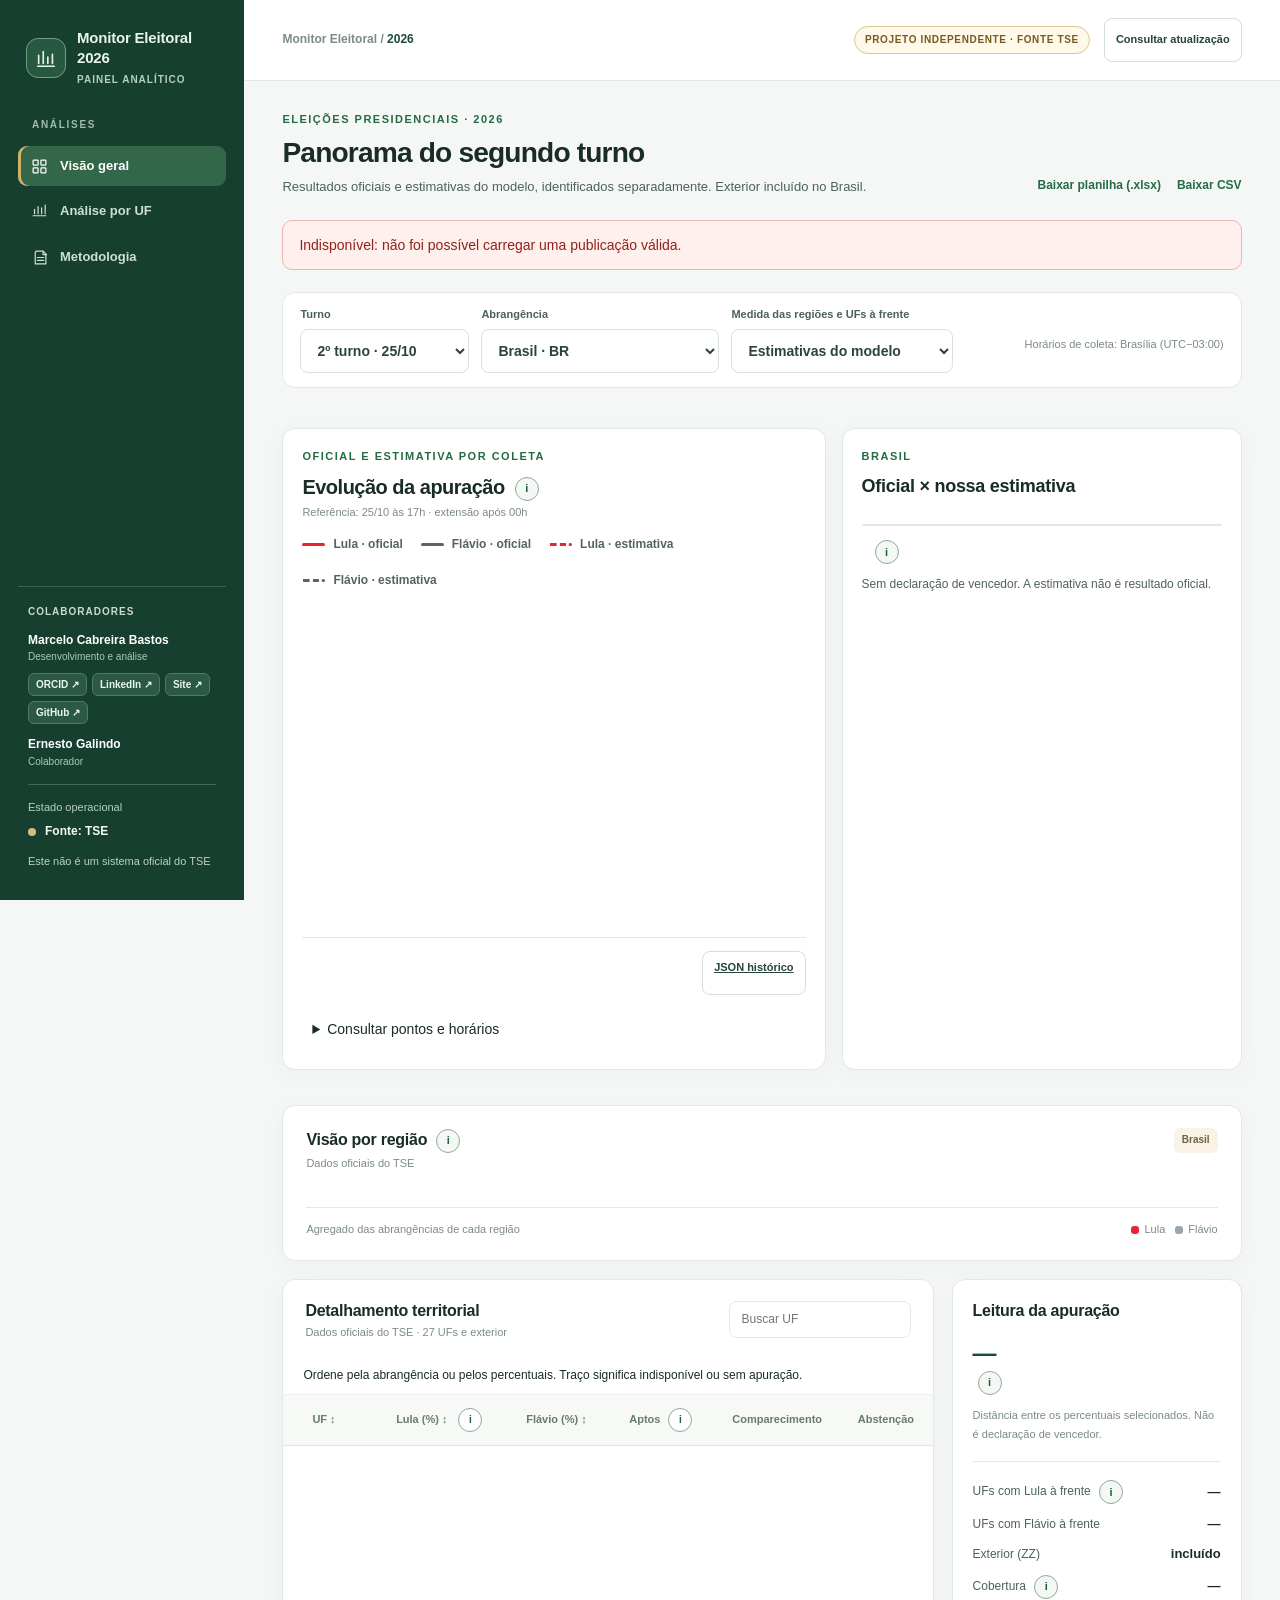
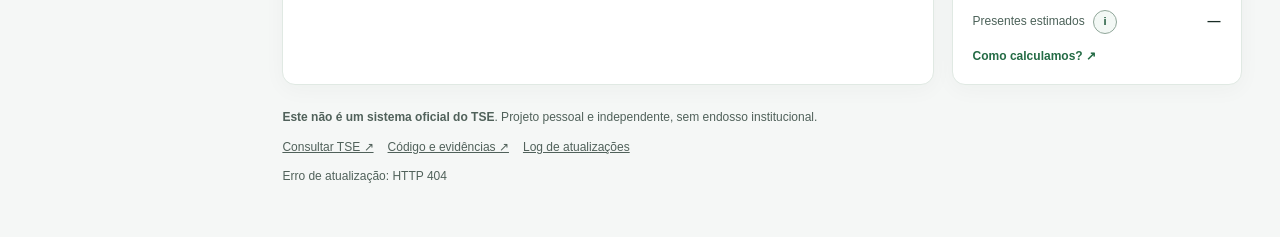
==== commit 589cffba: "feat: placar com resultado oficial e estimativa lado a lado O card à direita do gráfico passa a most" ====
--- a/site/index.html
+++ b/site/index.html
@@ -48,9 +48,9 @@
       </div>
     </aside>
 
-<div class="main" id="inicio"><header class="topbar"><div class="crumb">Monitor Eleitoral / <b>2026</b></div><div class="top-actions"><span class="mock-pill">PROJETO INDEPENDENTE · FONTE TSE</span><button class="tool-btn" id="atualizar" type="button">Consultar atualização</button></div></header><nav class="mobile-nav" aria-label="Navegação móvel"><button class="active" data-scroll="visao">Visão geral</button><button data-scroll="territorio">Por UF</button><button data-scroll="metodologia">Metodologia</button></nav><main class="container" id="conteudo"><section id="page-geral"><section id="visao"><div class="heading-row"><div><p class="eyebrow">Eleições presidenciais · 2026</p><h1 id="titulo-visao">Panorama do segundo turno</h1><p class="heading-sub">Resultados oficiais e estimativas do modelo, identificados separadamente. Exterior incluído no Brasil.</p></div><div class="head-actions"><a class="head-link" id="xlsx" href="data/conjunto_6258.xlsx" download>Baixar planilha (.xlsx)</a><a class="head-link" id="csv" href="data/conjunto_6258.csv" download>Baixar CSV</a></div></div><div id="estado" class="status-alert" role="status" aria-live="polite">Carregando dados validados…</div><div class="filters"><div class="fields"><div class="field"><label for="turno">Turno</label><select id="turno"><option value="6258">2º turno · 25/10</option><option value="6257">1º turno · 04/10</option></select></div><div class="field"><label for="uf">Abrangência</label><select id="uf"><option value="BR">Brasil · inclui exterior</option></select></div><div class="field"><label for="modo">Medida do placar</label><select id="modo"><option value="oficial">Dados oficiais do TSE</option><option value="estimativa" selected>Estimativas do modelo</option></select></div></div><p class="filter-note">Horários de coleta: Brasília (UTC−03:00)</p></div><div class="meta-grid" id="horarios"></div>
+<div class="main" id="inicio"><header class="topbar"><div class="crumb">Monitor Eleitoral / <b>2026</b></div><div class="top-actions"><span class="mock-pill">PROJETO INDEPENDENTE · FONTE TSE</span><button class="tool-btn" id="atualizar" type="button">Consultar atualização</button></div></header><nav class="mobile-nav" aria-label="Navegação móvel"><button class="active" data-scroll="visao">Visão geral</button><button data-scroll="territorio">Por UF</button><button data-scroll="metodologia">Metodologia</button></nav><main class="container" id="conteudo"><section id="page-geral"><section id="visao"><div class="heading-row"><div><p class="eyebrow">Eleições presidenciais · 2026</p><h1 id="titulo-visao">Panorama do segundo turno</h1><p class="heading-sub">Resultados oficiais e estimativas do modelo, identificados separadamente. Exterior incluído no Brasil.</p></div><div class="head-actions"><a class="head-link" id="xlsx" href="data/conjunto_6258.xlsx" download>Baixar planilha (.xlsx)</a><a class="head-link" id="csv" href="data/conjunto_6258.csv" download>Baixar CSV</a></div></div><div id="estado" class="status-alert" role="status" aria-live="polite">Carregando dados validados…</div><div class="filters"><div class="fields"><div class="field"><label for="turno">Turno</label><select id="turno"><option value="6258">2º turno · 25/10</option><option value="6257">1º turno · 04/10</option></select></div><div class="field"><label for="uf">Abrangência</label><select id="uf"><option value="BR">Brasil · inclui exterior</option></select></div><div class="field"><label for="modo">Medida das regiões e UFs à frente</label><select id="modo"><option value="oficial">Dados oficiais do TSE</option><option value="estimativa" selected>Estimativas do modelo</option></select></div></div><p class="filter-note">Horários de coleta: Brasília (UTC−03:00)</p></div><div class="meta-grid" id="horarios"></div>
 <div class="upper-grid main-focus"><article class="panel timeline-panel"><div class="timeline-heading"><div><p class="eyebrow" id="grafico-modo">Oficial e estimativa por coleta</p><h2>Evolução da apuração <button class="info-trigger" data-method="historico" aria-label="Metodologia do histórico">i</button></h2><p class="subtitle">Referência: 25/10 às 17h · extensão após 00h</p></div></div><div class="timeline-legend"><span class="series-label"><span class="series-stroke"></span>Lula · oficial</span><span class="series-label"><span class="series-stroke gray"></span>Flávio · oficial</span><span class="series-label"><span class="series-stroke estimativa"></span>Lula · estimativa</span><span class="series-label"><span class="series-stroke gray estimativa"></span>Flávio · estimativa</span></div><div class="chart-frame" id="grafico"></div><div class="trend-utilities"><span id="pontos" class="inline-note"></span><a class="tool-btn" id="historico-download" href="data/dashboard.json" download>JSON histórico</a></div><details class="timeline-history"><summary>Consultar pontos e horários</summary><div class="table-scroll"><table><thead><tr><th>Coleta</th><th>Lula oficial (%)</th><th>Flávio oficial (%)</th><th>Lula estimativa (%)</th><th>Flávio estimativa (%)</th><th>Base da estimativa</th></tr></thead><tbody id="pontos-tabela"></tbody></table></div></details></article>
-<article class="panel snapshot-panel"><div class="section-top"><div><p class="eyebrow" id="placar-modo">Dados oficiais do TSE</p><h2 id="placar-titulo">Resultado nacional</h2><p id="base-placar" class="subtitle"></p></div></div><div id="placar"></div><div class="result-footer"><span id="diferenca"></span><button class="info-trigger" data-method="diferenca" aria-label="Metodologia da diferença">i</button></div><p class="inline-note">Sem declaração de vencedor. A estimativa não é resultado oficial.</p></article></div>
+<article class="panel snapshot-panel" aria-labelledby="placar-titulo"><p class="eyebrow" id="placar-local">Brasil</p><h2 id="placar-titulo">Oficial × nossa estimativa</h2><p class="dl-meta" id="placar-meta"></p><div class="dl-duelo" id="placar" role="table" aria-label="Resultado oficial e estimativa lado a lado"></div><div class="dl-rodape"><span id="diferenca"></span><button class="info-trigger" data-method="diferenca" aria-label="Metodologia da diferença">i</button></div><p class="inline-note">Sem declaração de vencedor. A estimativa não é resultado oficial.</p></article></div>
 <div class="kpi-grid" id="indicadores"></div><article class="panel panel-inner regions-panel"><div class="section-top"><div><h2>Visão por região <button class="info-trigger" data-method="regiao" aria-label="Cálculo dos percentuais por região">i</button></h2><p class="subtitle" id="regioes-nota">Dados oficiais do TSE</p></div><span class="tiny-pill">Brasil</span></div><div class="region-bars" id="regioes"></div><div class="region-foot"><span>Agregado das abrangências de cada região</span><span class="region-dots"><span><i class="legend-dot"></i>Lula</span><span><i class="legend-dot amber"></i>Flávio</span></span></div></article></section>
 <div class="bottom-grid"><section id="territorio" class="panel table-panel"><div class="table-heading"><div><h2>Detalhamento territorial</h2><p class="subtitle">Dados oficiais do TSE · 27 UFs e exterior</p></div><div class="search-wrap"><input id="busca" type="search" placeholder="Buscar UF" aria-label="Buscar UF ou exterior"></div></div><div class="table-scroll" tabindex="0" aria-label="Tabela territorial com rolagem horizontal"><table><caption>Ordene pela abrangência ou pelos percentuais. Traço significa indisponível ou sem apuração.</caption><thead><tr><th><button class="table-sort" data-sort="uf">UF ↕</button></th><th><button class="table-sort" data-sort="lula">Lula (%) ↕</button><button class="info-trigger" data-method="oficial" aria-label="Percentual oficial">i</button></th><th><button class="table-sort" data-sort="flavio">Flávio (%) ↕</button></th><th>Aptos <button class="info-trigger" data-method="participacao" aria-label="Origem do eleitorado">i</button></th><th>Comparecimento</th><th>Abstenção</th><th>Cobertura <button class="info-trigger" data-method="cobertura" aria-label="Cálculo da cobertura">i</button></th><th>Fonte / estado</th></tr></thead><tbody id="tabela"></tbody></table></div></section>
 <aside class="panel side-card"><h2>Leitura da apuração</h2><p class="subtitle" id="resumo-modo"></p><p class="note-stat" id="resumo-diferenca">—</p><button class="info-trigger" data-method="diferenca" aria-label="Metodologia da diferença entre candidatos">i</button><p class="info-text">Distância entre os percentuais selecionados. Não é declaração de vencedor.</p><div class="divider"></div><div class="mini-split"><div class="mini-row"><span>UFs com Lula à frente <button class="info-trigger" data-method="liderancas" aria-label="Contagem de UFs">i</button></span><strong id="count-lula">—</strong></div><div class="mini-row"><span>UFs com Flávio à frente</span><strong id="count-flavio">—</strong></div><div class="mini-row"><span>Exterior (ZZ)</span><strong>incluído</strong></div><div class="mini-row"><span>Cobertura <button class="info-trigger" data-method="cobertura" aria-label="Cálculo da cobertura">i</button></span><strong id="resumo-cobertura">—</strong></div><div class="mini-row"><span>Presentes estimados <button class="info-trigger" data-method="modelo" aria-label="Cálculo de presentes estimados">i</button></span><strong id="resumo-presentes">—</strong></div></div><button class="info-link" data-scroll="metodologia">Como calculamos? ↗</button></aside></div></section><section id="page-ufs" hidden><div class="view-title"><p class="eyebrow">Detalhamento territorial</p><h1>Unidades da Federação</h1><p class="heading-sub">Indicadores oficiais das 27 UFs e exterior. Selecione uma linha para consultar na visão geral.</p></div><div id="slot-tabela"></div></section><section class="panel panel-inner" id="metodologia" hidden style="margin-top:22px"><h2>Metodologia e transparência</h2><p>Os dados oficiais vêm dos arquivos JSON do TSE. O Brasil agrega as 27 UFs e o exterior. As estimativas reproduzem a planilha de referência; não são pesquisa, previsão probabilística nem resultado oficial.</p><p>A taxa de presença é comparecimento ÷ (comparecimento + abstenção). Presentes estimados = eleitorado apto × taxa de presença. A estimativa de cada candidato aplica seu percentual oficial a esses presentes. O agregado nacional usa as somas da planilha, sem média simples entre UFs.</p><button class="tool-btn" data-method="modelo">Consultar fórmulas, denominadores e limites</button><p class="inline-note">Percentuais exibidos com duas casas; quantidades oficiais inteiras; estimativas com duas casas. Os cálculos preservam a precisão disponível. Não há pontos inventados na série temporal.</p></section><section class="panel mobile-collaborators" id="contatos" aria-labelledby="mobile-collaborators-title">
--- a/site/dashboard.css
+++ b/site/dashboard.css
@@ -318,3 +318,25 @@
 .quiet{color:#50615a}.status-alert{padding:14px 16px;border:1px solid #d9e2db;border-radius:10px;margin-bottom:22px;background:#fff9eb;color:#704d16}.status-alert.error{background:#fff0ee;color:#8f221a;border-color:#edb5b0}.status-alert.ok{background:#e8f3eb;color:#174b34}.meta-grid{display:flex;flex-wrap:wrap;gap:12px 24px;font-size:12px;margin-bottom:20px}.meta-grid span{display:block;color:#50615a}.meta-grid strong{display:block;font-weight:650}.estimate-grid{display:grid;grid-template-columns:repeat(3,minmax(0,1fr));gap:14px;margin-bottom:22px}.table-scroll{overflow-x:auto}.table-scroll table{min-width:880px}.num{text-align:right;font-variant-numeric:tabular-nums}.inline-note{font-size:12px;color:#50615a}.empty-chart{padding:80px 30px;text-align:center;color:#50615a}.series-stroke.estimativa{border-top-style:dashed}.info-trigger{min-width:24px;min-height:24px}.tool-btn{min-height:44px}.field select{min-height:44px}.timeline-panel{overflow:hidden}.sidebar-people{margin-top:auto}.source-range{overflow-wrap:anywhere}.table-sort{background:none;border:0;font-weight:700;color:inherit}.table-scroll caption{text-align:left;padding:10px 20px;font-size:12px}.timeline-history{margin-top:14px}.timeline-history summary{cursor:pointer;padding:10px}.timeline-history table{width:100%;font-size:12px}.timeline-history td,.timeline-history th{padding:6px}.skip{position:absolute;top:-60px;left:12px;background:#fff;padding:12px;z-index:100}.skip:focus{top:10px}.page-footer{margin:24px 0 0;font-size:12px;color:#50615a}.page-footer a{margin-right:14px}.candidate-pct{color:#192c26}.snapshot-candidate.lula .candidate-pct{color:#D71E2C}.snapshot-candidate.flavio .candidate-pct{color:#59656d}.kpi-bottom{flex-wrap:wrap}.credits-mobile{display:none}.load-message{padding:14px 0;color:#50615a}@media(max-width:1050px){.credits-mobile{display:block}}@media(max-width:790px){.estimate-grid{grid-template-columns:1fr}.meta-grid{display:grid;grid-template-columns:1fr 1fr}.top-actions{width:100%}.topbar{flex-wrap:wrap}.snapshot-panel .snapshot-result{display:block}.info-trigger{min-width:32px;min-height:32px}.chart-frame{min-height:280px}}@media(prefers-reduced-motion:reduce){*{scroll-behavior:auto!important;transition:none!important}}
 
 @media(max-width:560px){.fields{display:grid;grid-template-columns:1fr;width:100%}.field{width:100%;min-width:0}.field select{width:100%;max-width:100%;min-width:0}.chart-frame{overflow-x:auto}.chart-frame svg{min-width:620px;width:620px}.grafico-vazio{font-size:14px;line-height:1.6;padding:16px 0;color:#50615a}}
+
+/* Placar oficial × estimativa: uma grade só, cada linha cruza os dois lados e mantém os candidatos alinhados */
+.dl-meta{font-size:12px;color:var(--ink-2);margin:6px 0 16px}.dl-meta b{color:var(--ink)}
+.dl-duelo{container-type:inline-size;display:grid;grid-template-columns:1fr 1fr;border:1px solid var(--border);border-radius:11px;overflow:hidden}
+.dl-cel{padding:10px 14px;min-width:0}.dl-est{border-left:1px solid var(--border);background:#fbfcfb}
+.dl-cab{padding-top:16px;padding-bottom:6px}.dl-base{padding-bottom:16px}
+.dl-titulo{font-weight:800;font-size:14px;line-height:1.25}.dl-sub{font-size:12px;color:var(--ink-2);line-height:1.35}
+.dl-selo{display:inline-block;margin-top:7px;font-size:11px;font-weight:800;padding:3px 8px;border-radius:999px;white-space:nowrap}
+.dl-selo.oficial{background:var(--green-100);color:var(--green-700)}.dl-selo.parcial{background:#fff9eb;color:#835e24;border:1px solid #ecd7a8}.dl-selo.indisp{background:#f1f3f4;color:#50615a}
+.dl-cand{border-left:4px solid #D71E2C;padding:2px 0 2px 10px;height:100%}.dl-cand.flavio{border-color:#59656D}
+.dl-nome{font-weight:700;font-size:12px;color:var(--ink-2)}
+.dl-pct{display:block;font-size:clamp(26px,8.4cqi,44px);font-weight:800;letter-spacing:-1px;line-height:1.05;font-variant-numeric:tabular-nums}
+.dl-cand.lula .dl-pct{color:#D71E2C}.dl-cand.flavio .dl-pct{color:#59656D}
+.dl-qtd{font-size:12px;color:var(--ink-2);font-variant-numeric:tabular-nums}
+.dl-delta{display:inline-block;margin:3px 0 2px;font-size:11px;font-weight:800;padding:1px 7px;border-radius:6px;font-variant-numeric:tabular-nums;background:#f1f3f4;color:#3c464d}
+.dl-delta.sobe{background:#fff0f1;color:#a8141f}.dl-delta.vazio{visibility:hidden}
+.dl-barra{display:flex;height:9px;border-radius:6px;overflow:hidden;background:#edf1ee;margin-top:4px}.dl-barra span{background:#D71E2C}.dl-barra i{background:#59656D}
+.dl-base p{font-size:12px;color:var(--ink-2);margin:0}.dl-base b{color:var(--ink)}
+.dl-rodape{margin-top:14px;display:flex;align-items:center;gap:8px;flex-wrap:wrap;font-size:12px;color:var(--ink-2)}.dl-rodape strong{color:var(--ink)}
+@media(max-width:420px){.dl-cel{padding:9px}.dl-cand{padding-left:8px}}
+@media(min-width:1101px){.upper-grid.main-focus{grid-template-columns:minmax(0,1.4fr) minmax(400px,1fr)}}
+@media(max-width:1100px){.upper-grid.main-focus{grid-template-columns:1fr}}
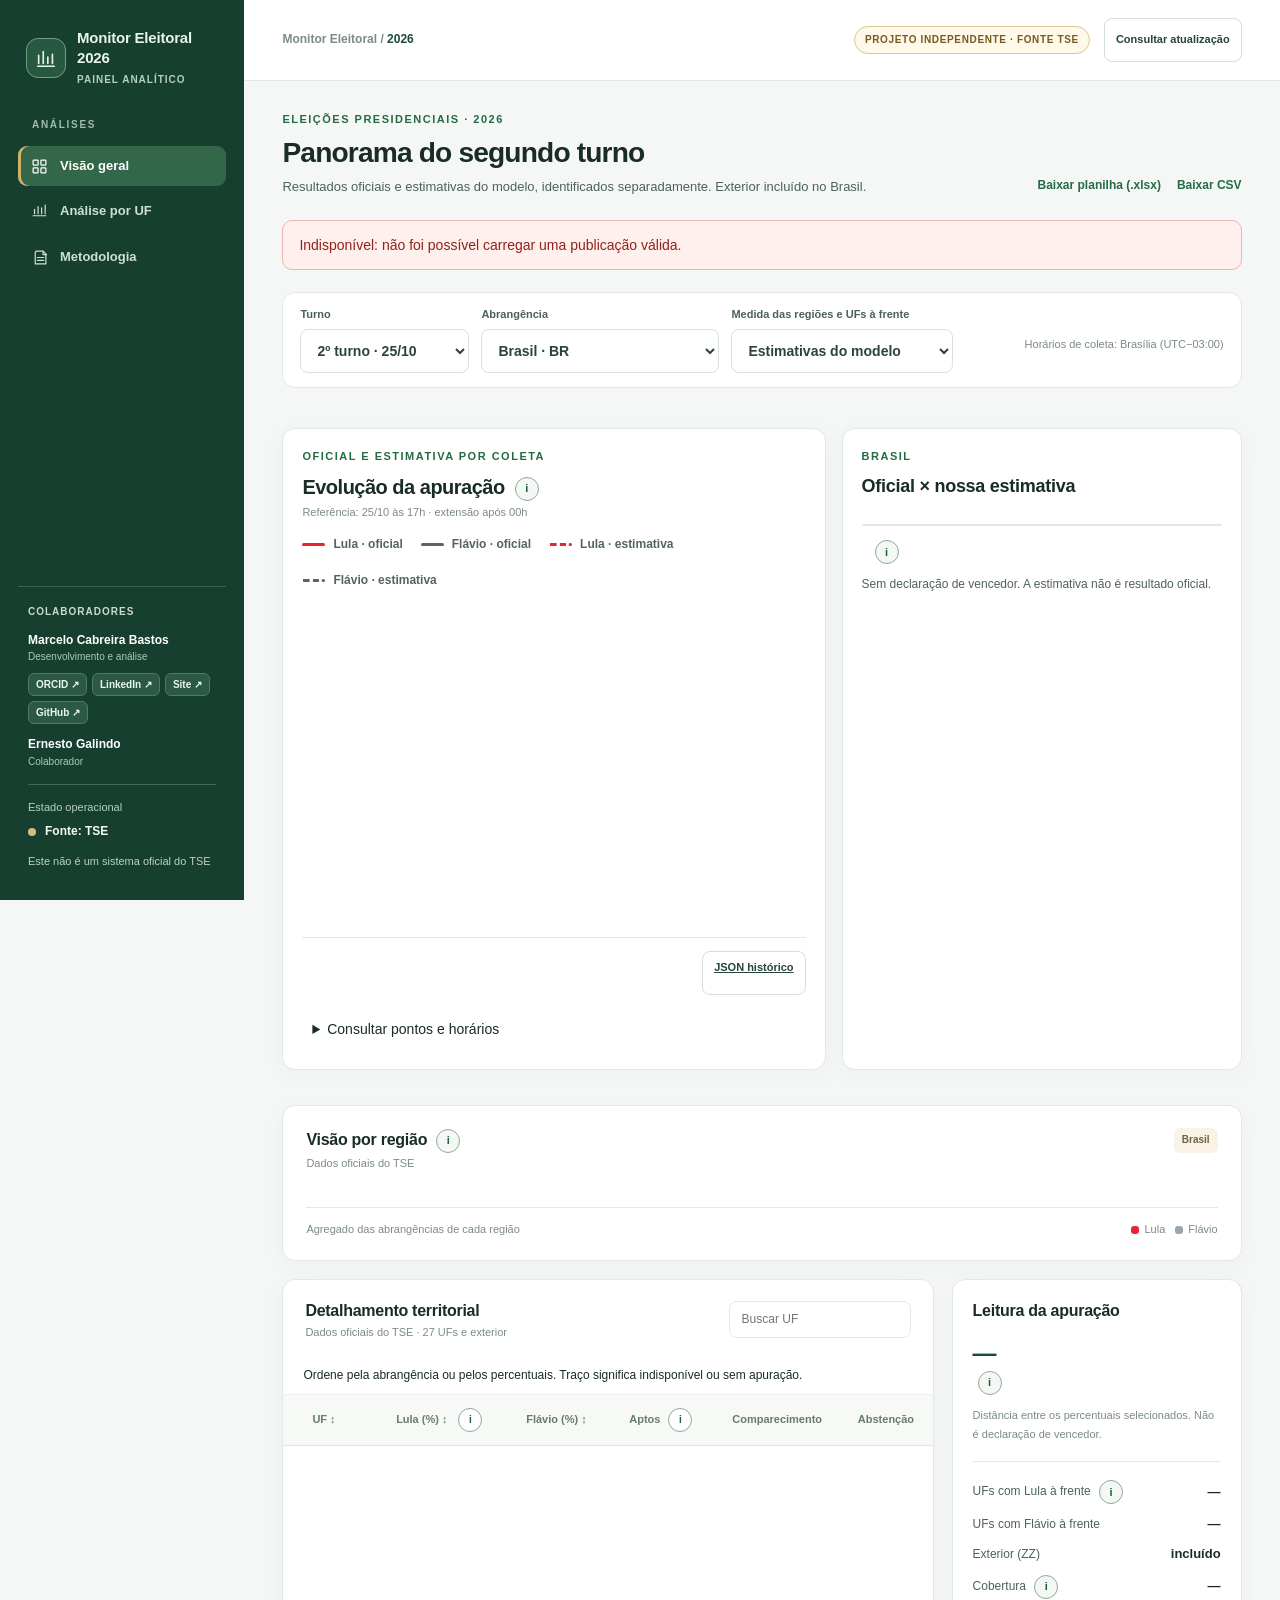
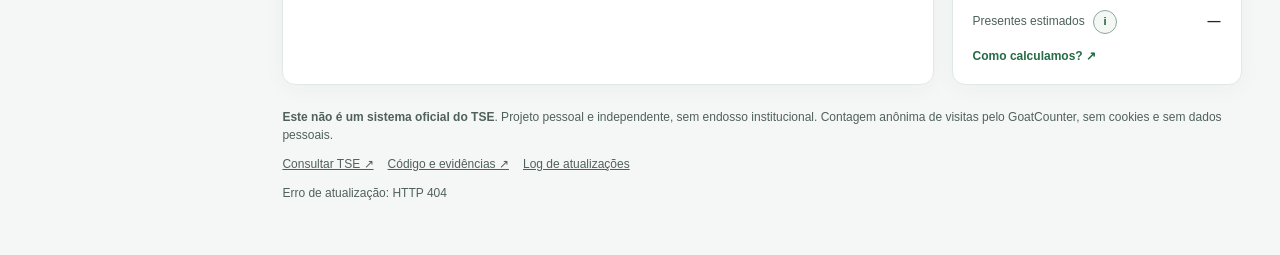
==== commit f67357f7: "feat: contagem anônima de visitas com GoatCounter Inclui o script do GoatCounter (marcelo-cabreira.g" ====
--- a/site/index.html
+++ b/site/index.html
@@ -1,4 +1,4 @@
-<!doctype html><html lang="pt-BR"><head><meta charset="utf-8"><meta name="viewport" content="width=device-width,initial-scale=1"><meta name="description" content="Monitor independente com dados oficiais do TSE e estimativas da planilha. Horários, fontes e histórico auditáveis."><title>Monitor Eleitoral 2026</title><link rel="stylesheet" href="dashboard.css"><script src="dashboard.js" defer></script></head><body><a class="skip" href="#conteudo">Ir para os dados</a><div class="layout">    <aside class="sidebar" aria-label="Navegação do projeto">
+<!doctype html><html lang="pt-BR"><head><meta charset="utf-8"><meta name="viewport" content="width=device-width,initial-scale=1"><meta name="description" content="Monitor independente com dados oficiais do TSE e estimativas da planilha. Horários, fontes e histórico auditáveis."><title>Monitor Eleitoral 2026</title><link rel="stylesheet" href="dashboard.css"><script src="dashboard.js" defer></script><script data-goatcounter="https://marcelo-cabreira.goatcounter.com/count" async src="//gc.zgo.at/count.js"></script></head><body><a class="skip" href="#conteudo">Ir para os dados</a><div class="layout">    <aside class="sidebar" aria-label="Navegação do projeto">
       <a class="brand" href="#inicio" data-scroll="visao" aria-label="Monitor Eleitoral, voltar à visão geral">
         <span class="brand-icon">
           <svg viewBox="0 0 24 24" width="22" height="22" fill="none" stroke="currentColor" stroke-width="1.8" stroke-linecap="round" stroke-linejoin="round" aria-hidden="true"><path d="M4 18V9m5 9V5m5 13v-7m5 7V8"/><path d="M3 21h18"/></svg>
@@ -68,5 +68,5 @@
     <div class="mobile-team-person"><strong>Ernesto Galindo</strong><small>Colaborador</small></div>
   </div>
   <p class="credit-quiet">Este não é um sistema oficial do TSE</p>
-</section><footer class="page-footer"><p><strong>Este não é um sistema oficial do TSE</strong>. Projeto pessoal e independente, sem endosso institucional.</p><a href="https://resultados.tse.jus.br/oficial/app/index.html" target="_blank" rel="noopener noreferrer">Consultar TSE ↗</a><a href="https://github.com/marcelo7bastos/monitor-eleitoral-2026">Código e evidências ↗</a><a id="log-download" href="data/atualizacoes.csv" download>Log de atualizações</a><p id="erro-rede" role="alert"></p></footer></main></div></div>
+</section><footer class="page-footer"><p><strong>Este não é um sistema oficial do TSE</strong>. Projeto pessoal e independente, sem endosso institucional. Contagem anônima de visitas pelo GoatCounter, sem cookies e sem dados pessoais.</p><a href="https://resultados.tse.jus.br/oficial/app/index.html" target="_blank" rel="noopener noreferrer">Consultar TSE ↗</a><a href="https://github.com/marcelo7bastos/monitor-eleitoral-2026">Código e evidências ↗</a><a id="log-download" href="data/atualizacoes.csv" download>Log de atualizações</a><p id="erro-rede" role="alert"></p></footer></main></div></div>
 <dialog id="metodo" class="method-dialog" aria-labelledby="metodo-titulo"><div class="method-head"><h2 id="metodo-titulo"></h2><button class="close-dialog" id="fechar-metodo" aria-label="Fechar metodologia">×</button></div><div class="method-body"><pre class="method-formula" id="metodo-formula"></pre><p id="metodo-texto"></p><p class="method-disclaimer">Fonte: TSE e planilha de referência. Estimativas não representam resultados oficiais.</p></div></dialog><noscript><p>Ative JavaScript para os filtros e gráficos. Os arquivos CSV e JSON continuam disponíveis em data/.</p></noscript></body></html>
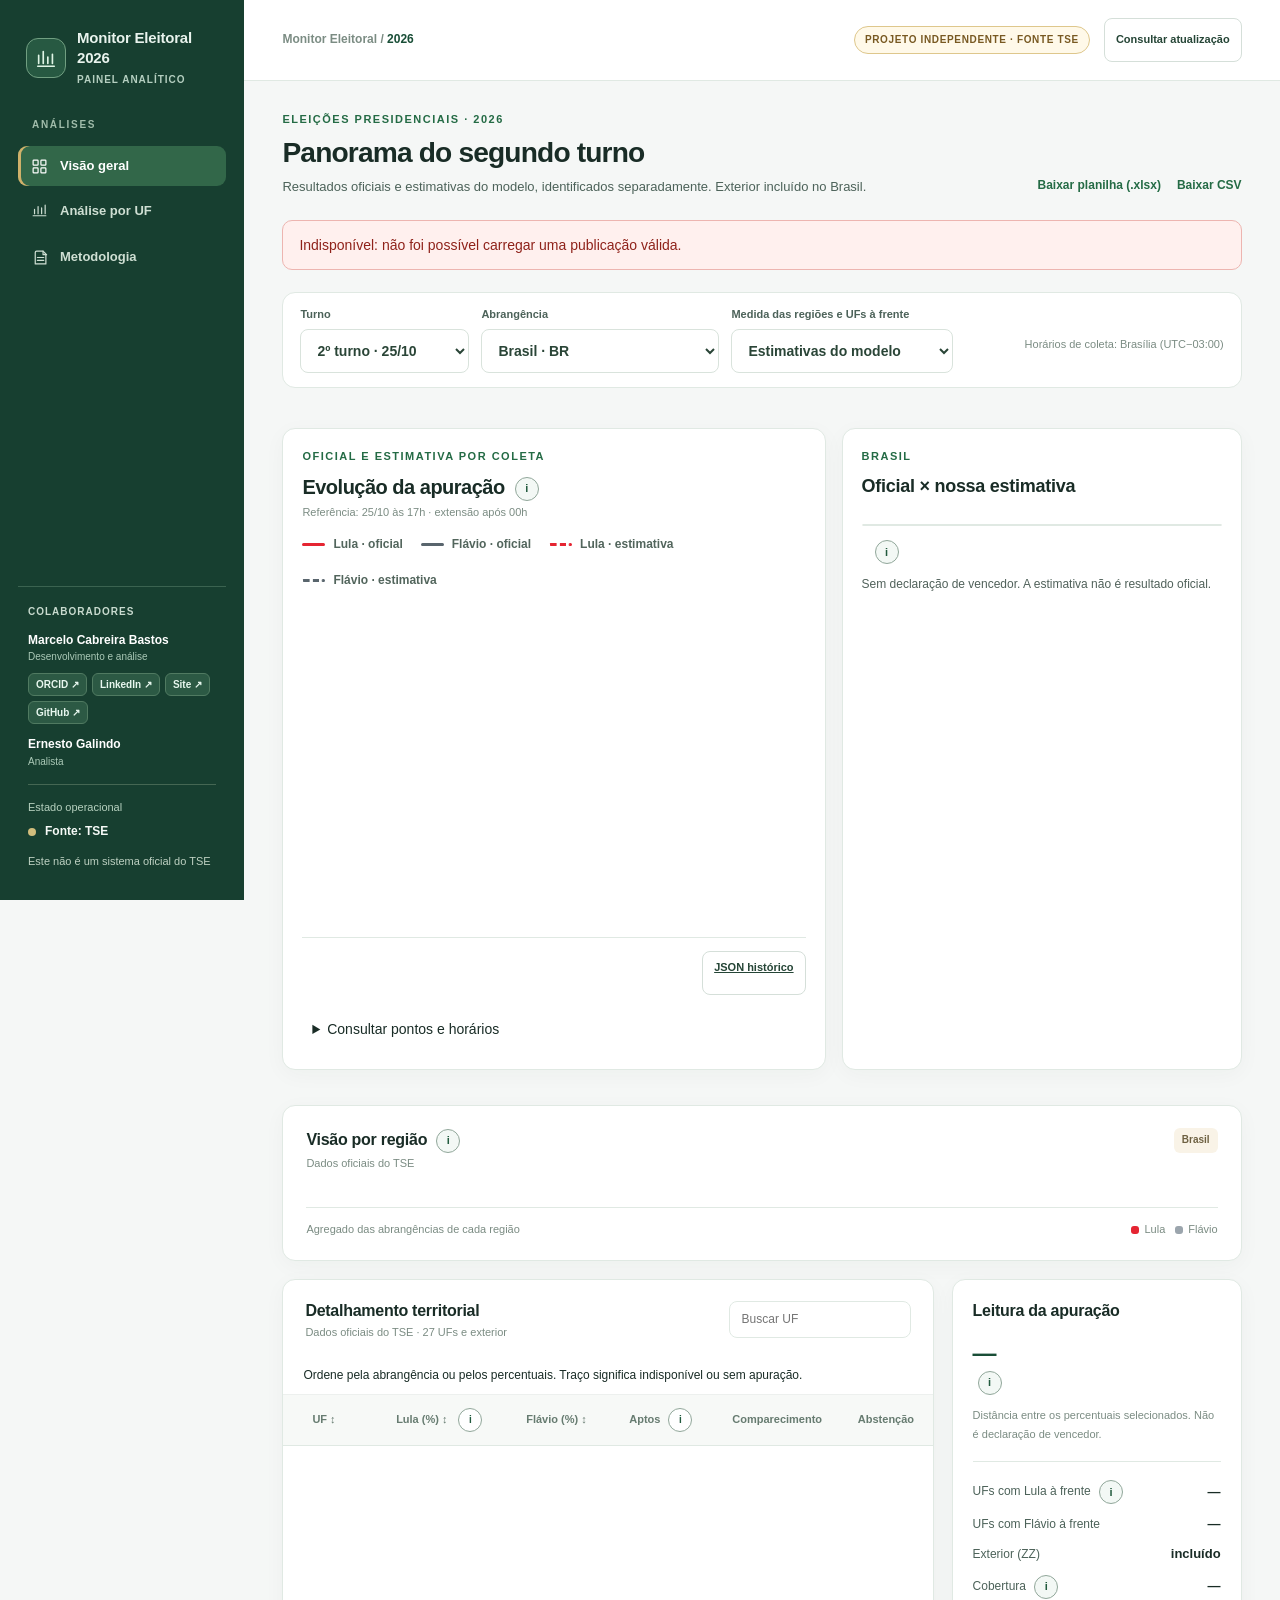
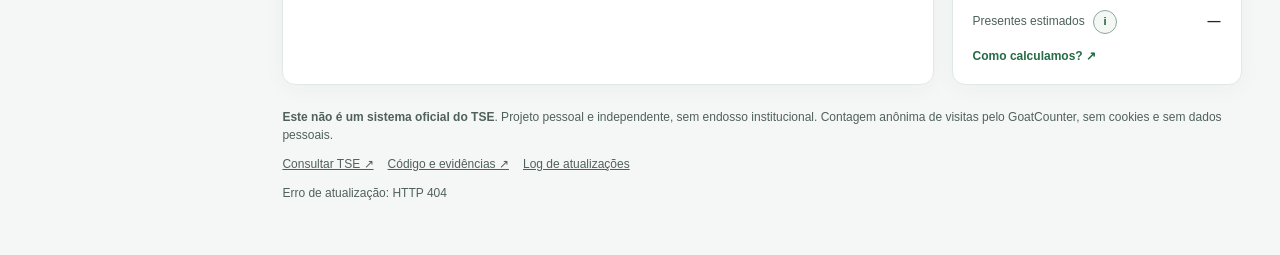
==== commit a561eefe: "fix: Ernesto Galindo aparece como Analista Co-Authored-By: Claude Opus 5.5 <noreply@anthropic.com>" ====
--- a/site/index.html
+++ b/site/index.html
@@ -37,7 +37,7 @@
           </div>
           <div class="side-person">
             <strong class="side-person-name">Ernesto Galindo</strong>
-            <span class="side-person-role">Colaborador</span>
+            <span class="side-person-role">Analista</span>
           </div>
         </section>
         <div class="side-demo" aria-label="Estado operacional">
@@ -65,7 +65,7 @@
         <a href="https://github.com/marcelo7bastos" target="_blank" rel="noopener noreferrer">GitHub ↗</a>
       </div>
     </div>
-    <div class="mobile-team-person"><strong>Ernesto Galindo</strong><small>Colaborador</small></div>
+    <div class="mobile-team-person"><strong>Ernesto Galindo</strong><small>Analista</small></div>
   </div>
   <p class="credit-quiet">Este não é um sistema oficial do TSE</p>
 </section><footer class="page-footer"><p><strong>Este não é um sistema oficial do TSE</strong>. Projeto pessoal e independente, sem endosso institucional. Contagem anônima de visitas pelo GoatCounter, sem cookies e sem dados pessoais.</p><a href="https://resultados.tse.jus.br/oficial/app/index.html" target="_blank" rel="noopener noreferrer">Consultar TSE ↗</a><a href="https://github.com/marcelo7bastos/monitor-eleitoral-2026">Código e evidências ↗</a><a id="log-download" href="data/atualizacoes.csv" download>Log de atualizações</a><p id="erro-rede" role="alert"></p></footer></main></div></div>
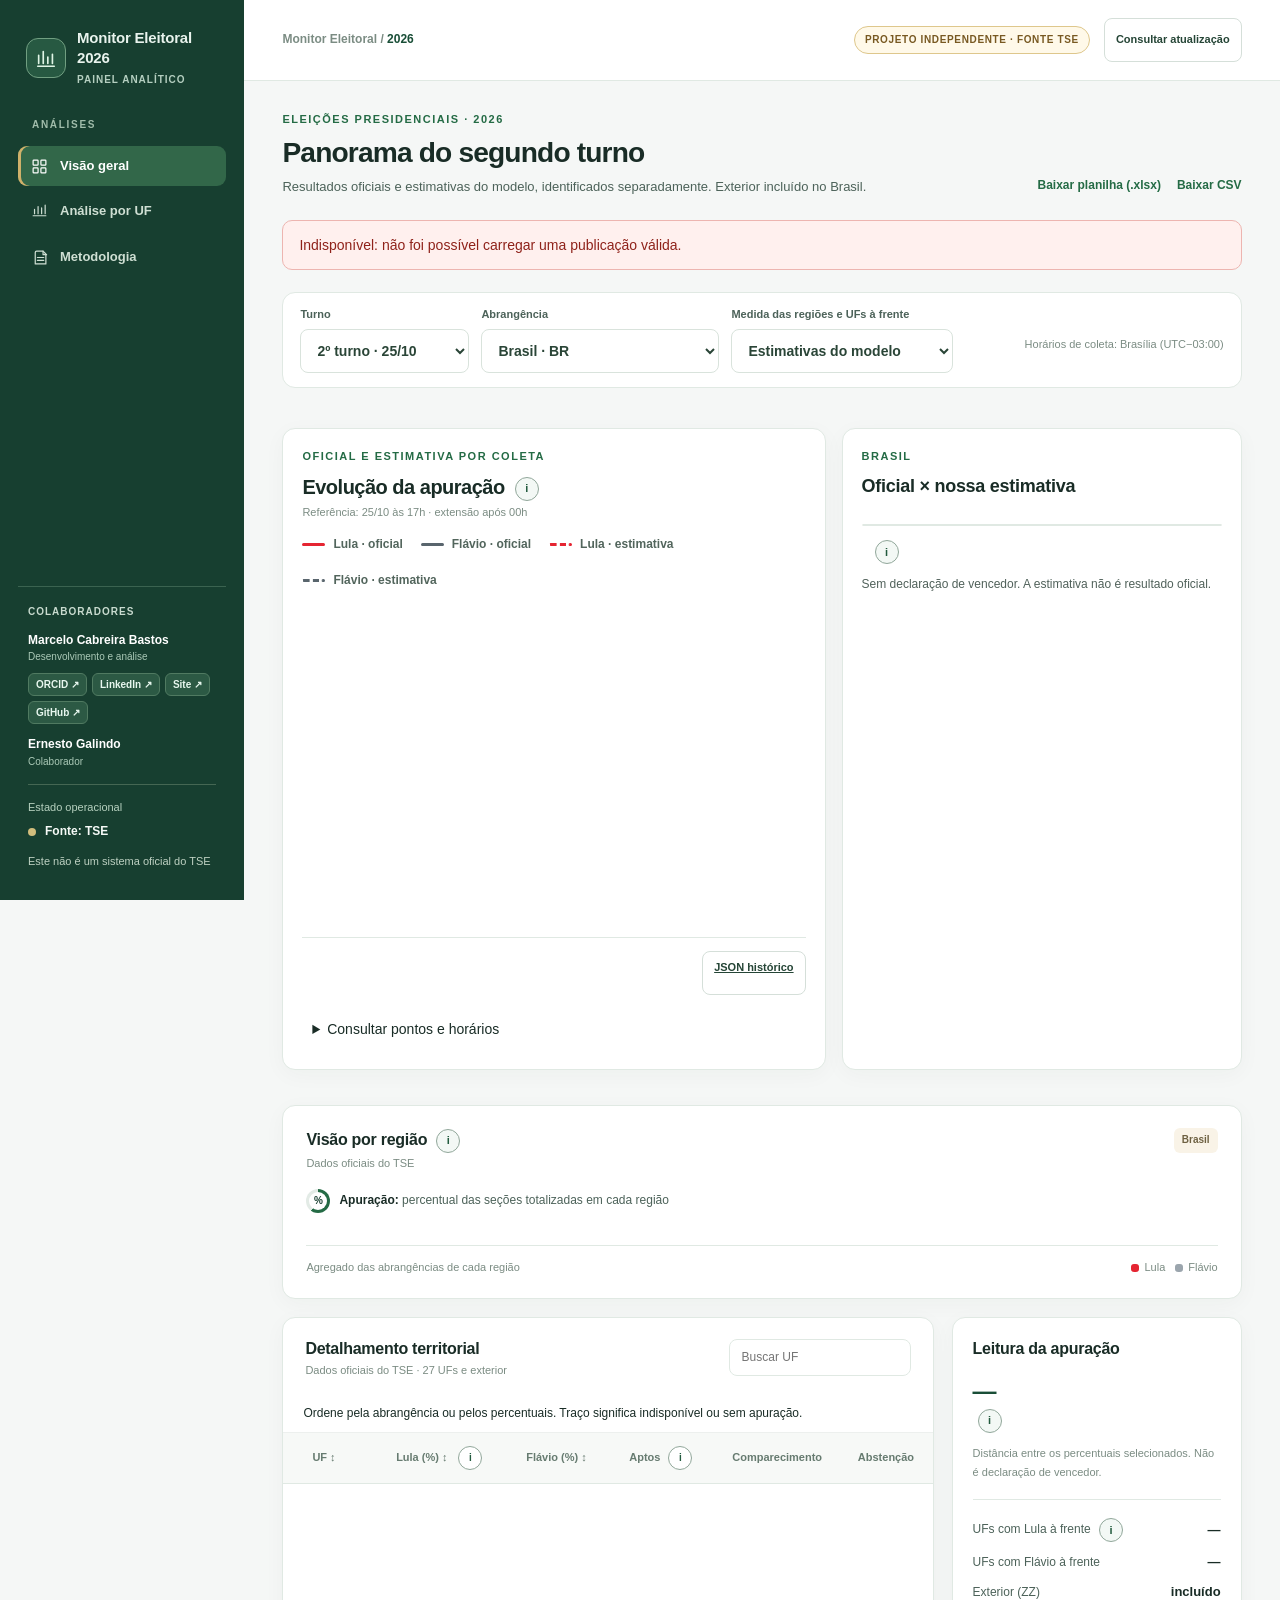
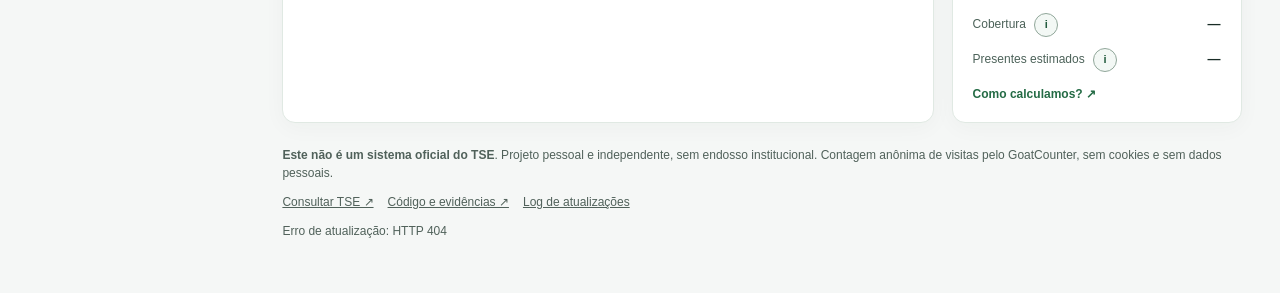
==== commit b1f65f20: "feat: percentual de seções apuradas por região na Visão por região Círculo com anel de progresso ant" ====
--- a/site/index.html
+++ b/site/index.html
@@ -37,7 +37,7 @@
           </div>
           <div class="side-person">
             <strong class="side-person-name">Ernesto Galindo</strong>
-            <span class="side-person-role">Analista</span>
+            <span class="side-person-role">Colaborador</span>
           </div>
         </section>
         <div class="side-demo" aria-label="Estado operacional">
@@ -51,7 +51,7 @@
 <div class="main" id="inicio"><header class="topbar"><div class="crumb">Monitor Eleitoral / <b>2026</b></div><div class="top-actions"><span class="mock-pill">PROJETO INDEPENDENTE · FONTE TSE</span><button class="tool-btn" id="atualizar" type="button">Consultar atualização</button></div></header><nav class="mobile-nav" aria-label="Navegação móvel"><button class="active" data-scroll="visao">Visão geral</button><button data-scroll="territorio">Por UF</button><button data-scroll="metodologia">Metodologia</button></nav><main class="container" id="conteudo"><section id="page-geral"><section id="visao"><div class="heading-row"><div><p class="eyebrow">Eleições presidenciais · 2026</p><h1 id="titulo-visao">Panorama do segundo turno</h1><p class="heading-sub">Resultados oficiais e estimativas do modelo, identificados separadamente. Exterior incluído no Brasil.</p></div><div class="head-actions"><a class="head-link" id="xlsx" href="data/conjunto_6258.xlsx" download>Baixar planilha (.xlsx)</a><a class="head-link" id="csv" href="data/conjunto_6258.csv" download>Baixar CSV</a></div></div><div id="estado" class="status-alert" role="status" aria-live="polite">Carregando dados validados…</div><div class="filters"><div class="fields"><div class="field"><label for="turno">Turno</label><select id="turno"><option value="6258">2º turno · 25/10</option><option value="6257">1º turno · 04/10</option></select></div><div class="field"><label for="uf">Abrangência</label><select id="uf"><option value="BR">Brasil · inclui exterior</option></select></div><div class="field"><label for="modo">Medida das regiões e UFs à frente</label><select id="modo"><option value="oficial">Dados oficiais do TSE</option><option value="estimativa" selected>Estimativas do modelo</option></select></div></div><p class="filter-note">Horários de coleta: Brasília (UTC−03:00)</p></div><div class="meta-grid" id="horarios"></div>
 <div class="upper-grid main-focus"><article class="panel timeline-panel"><div class="timeline-heading"><div><p class="eyebrow" id="grafico-modo">Oficial e estimativa por coleta</p><h2>Evolução da apuração <button class="info-trigger" data-method="historico" aria-label="Metodologia do histórico">i</button></h2><p class="subtitle">Referência: 25/10 às 17h · extensão após 00h</p></div></div><div class="timeline-legend"><span class="series-label"><span class="series-stroke"></span>Lula · oficial</span><span class="series-label"><span class="series-stroke gray"></span>Flávio · oficial</span><span class="series-label"><span class="series-stroke estimativa"></span>Lula · estimativa</span><span class="series-label"><span class="series-stroke gray estimativa"></span>Flávio · estimativa</span></div><div class="chart-frame" id="grafico"></div><div class="trend-utilities"><span id="pontos" class="inline-note"></span><a class="tool-btn" id="historico-download" href="data/dashboard.json" download>JSON histórico</a></div><details class="timeline-history"><summary>Consultar pontos e horários</summary><div class="table-scroll"><table><thead><tr><th>Coleta</th><th>Lula oficial (%)</th><th>Flávio oficial (%)</th><th>Lula estimativa (%)</th><th>Flávio estimativa (%)</th><th>Base da estimativa</th></tr></thead><tbody id="pontos-tabela"></tbody></table></div></details></article>
 <article class="panel snapshot-panel" aria-labelledby="placar-titulo"><p class="eyebrow" id="placar-local">Brasil</p><h2 id="placar-titulo">Oficial × nossa estimativa</h2><p class="dl-meta" id="placar-meta"></p><div class="dl-duelo" id="placar" role="table" aria-label="Resultado oficial e estimativa lado a lado"></div><div class="dl-rodape"><span id="diferenca"></span><button class="info-trigger" data-method="diferenca" aria-label="Metodologia da diferença">i</button></div><p class="inline-note">Sem declaração de vencedor. A estimativa não é resultado oficial.</p></article></div>
-<div class="kpi-grid" id="indicadores"></div><article class="panel panel-inner regions-panel"><div class="section-top"><div><h2>Visão por região <button class="info-trigger" data-method="regiao" aria-label="Cálculo dos percentuais por região">i</button></h2><p class="subtitle" id="regioes-nota">Dados oficiais do TSE</p></div><span class="tiny-pill">Brasil</span></div><div class="region-bars" id="regioes"></div><div class="region-foot"><span>Agregado das abrangências de cada região</span><span class="region-dots"><span><i class="legend-dot"></i>Lula</span><span><i class="legend-dot amber"></i>Flávio</span></span></div></article></section>
+<div class="kpi-grid" id="indicadores"></div><article class="panel panel-inner regions-panel"><div class="section-top"><div><h2>Visão por região <button class="info-trigger" data-method="regiao" aria-label="Cálculo dos percentuais por região">i</button></h2><p class="subtitle" id="regioes-nota">Dados oficiais do TSE</p></div><span class="tiny-pill">Brasil</span></div><p class="region-legend"><span class="reg-cob mini" style="--p:60" aria-hidden="true"><b>%</b></span><span><strong>Apuração:</strong> percentual das seções totalizadas em cada região</span></p><div class="region-bars" id="regioes"></div><div class="region-foot"><span>Agregado das abrangências de cada região</span><span class="region-dots"><span><i class="legend-dot"></i>Lula</span><span><i class="legend-dot amber"></i>Flávio</span></span></div></article></section>
 <div class="bottom-grid"><section id="territorio" class="panel table-panel"><div class="table-heading"><div><h2>Detalhamento territorial</h2><p class="subtitle">Dados oficiais do TSE · 27 UFs e exterior</p></div><div class="search-wrap"><input id="busca" type="search" placeholder="Buscar UF" aria-label="Buscar UF ou exterior"></div></div><div class="table-scroll" tabindex="0" aria-label="Tabela territorial com rolagem horizontal"><table><caption>Ordene pela abrangência ou pelos percentuais. Traço significa indisponível ou sem apuração.</caption><thead><tr><th><button class="table-sort" data-sort="uf">UF ↕</button></th><th><button class="table-sort" data-sort="lula">Lula (%) ↕</button><button class="info-trigger" data-method="oficial" aria-label="Percentual oficial">i</button></th><th><button class="table-sort" data-sort="flavio">Flávio (%) ↕</button></th><th>Aptos <button class="info-trigger" data-method="participacao" aria-label="Origem do eleitorado">i</button></th><th>Comparecimento</th><th>Abstenção</th><th>Cobertura <button class="info-trigger" data-method="cobertura" aria-label="Cálculo da cobertura">i</button></th><th>Fonte / estado</th></tr></thead><tbody id="tabela"></tbody></table></div></section>
 <aside class="panel side-card"><h2>Leitura da apuração</h2><p class="subtitle" id="resumo-modo"></p><p class="note-stat" id="resumo-diferenca">—</p><button class="info-trigger" data-method="diferenca" aria-label="Metodologia da diferença entre candidatos">i</button><p class="info-text">Distância entre os percentuais selecionados. Não é declaração de vencedor.</p><div class="divider"></div><div class="mini-split"><div class="mini-row"><span>UFs com Lula à frente <button class="info-trigger" data-method="liderancas" aria-label="Contagem de UFs">i</button></span><strong id="count-lula">—</strong></div><div class="mini-row"><span>UFs com Flávio à frente</span><strong id="count-flavio">—</strong></div><div class="mini-row"><span>Exterior (ZZ)</span><strong>incluído</strong></div><div class="mini-row"><span>Cobertura <button class="info-trigger" data-method="cobertura" aria-label="Cálculo da cobertura">i</button></span><strong id="resumo-cobertura">—</strong></div><div class="mini-row"><span>Presentes estimados <button class="info-trigger" data-method="modelo" aria-label="Cálculo de presentes estimados">i</button></span><strong id="resumo-presentes">—</strong></div></div><button class="info-link" data-scroll="metodologia">Como calculamos? ↗</button></aside></div></section><section id="page-ufs" hidden><div class="view-title"><p class="eyebrow">Detalhamento territorial</p><h1>Unidades da Federação</h1><p class="heading-sub">Indicadores oficiais das 27 UFs e exterior. Selecione uma linha para consultar na visão geral.</p></div><div id="slot-tabela"></div></section><section class="panel panel-inner" id="metodologia" hidden style="margin-top:22px"><h2>Metodologia e transparência</h2><p>Os dados oficiais vêm dos arquivos JSON do TSE. O Brasil agrega as 27 UFs e o exterior. As estimativas reproduzem a planilha de referência; não são pesquisa, previsão probabilística nem resultado oficial.</p><p>A taxa de presença é comparecimento ÷ (comparecimento + abstenção). Presentes estimados = eleitorado apto × taxa de presença. A estimativa de cada candidato aplica seu percentual oficial a esses presentes. O agregado nacional usa as somas da planilha, sem média simples entre UFs.</p><button class="tool-btn" data-method="modelo">Consultar fórmulas, denominadores e limites</button><p class="inline-note">Percentuais exibidos com duas casas; quantidades oficiais inteiras; estimativas com duas casas. Os cálculos preservam a precisão disponível. Não há pontos inventados na série temporal.</p></section><section class="panel mobile-collaborators" id="contatos" aria-labelledby="mobile-collaborators-title">
   <h2 id="mobile-collaborators-title">Colaboradores</h2>
@@ -65,7 +65,7 @@
         <a href="https://github.com/marcelo7bastos" target="_blank" rel="noopener noreferrer">GitHub ↗</a>
       </div>
     </div>
-    <div class="mobile-team-person"><strong>Ernesto Galindo</strong><small>Analista</small></div>
+    <div class="mobile-team-person"><strong>Ernesto Galindo</strong><small>Colaborador</small></div>
   </div>
   <p class="credit-quiet">Este não é um sistema oficial do TSE</p>
 </section><footer class="page-footer"><p><strong>Este não é um sistema oficial do TSE</strong>. Projeto pessoal e independente, sem endosso institucional. Contagem anônima de visitas pelo GoatCounter, sem cookies e sem dados pessoais.</p><a href="https://resultados.tse.jus.br/oficial/app/index.html" target="_blank" rel="noopener noreferrer">Consultar TSE ↗</a><a href="https://github.com/marcelo7bastos/monitor-eleitoral-2026">Código e evidências ↗</a><a id="log-download" href="data/atualizacoes.csv" download>Log de atualizações</a><p id="erro-rede" role="alert"></p></footer></main></div></div>
--- a/site/dashboard.css
+++ b/site/dashboard.css
@@ -340,3 +340,23 @@
 @media(max-width:420px){.dl-cel{padding:9px}.dl-cand{padding-left:8px}}
 @media(min-width:1101px){.upper-grid.main-focus{grid-template-columns:minmax(0,1.4fr) minmax(400px,1fr)}}
 @media(max-width:1100px){.upper-grid.main-focus{grid-template-columns:1fr}}
+/* Selo de margem de cenário (issue #21) */
+.dl-selos{display:flex;flex-wrap:wrap;gap:6px;margin-top:7px;align-items:center}.dl-selos .dl-selo{margin-top:0}
+.margem-btn{display:inline-flex;align-items:center;gap:6px;border:1px solid transparent;border-radius:999px;padding:3px 9px 3px 8px;font-size:11px;font-weight:800;font-variant-numeric:tabular-nums;white-space:nowrap}
+.margem-btn .num{font-size:12px}.margem-btn .rot{font-weight:700;opacity:.85}.margem-btn svg{width:12px;height:12px;flex-shrink:0}
+.margem-btn.estreita,.margem-btn.completa{background:#e8f3eb;color:#1d5c3a;border-color:#cfe5d6}
+.margem-btn.moderada{background:#eef3f6;color:#2f4757;border-color:#d6e1e8}
+.margem-btn.ampla{background:#fff9eb;color:#835e24;border-color:#ecd7a8}
+.margem-btn.inicial,.margem-btn.sem{background:#f1f3f4;color:#50615a;border-color:#dfe5e1}
+@media(max-width:420px){.dl-est .margem-btn .rot{display:none}}
+/* Apuração por região: anel de progresso antes do nome */
+.region-row{grid-template-columns:36px 105px minmax(0,1fr) 69px}
+.regions-panel .region-row{grid-template-columns:36px 84px minmax(45px,1fr) 47px;gap:10px}
+.reg-cob{position:relative;width:36px;height:36px;border-radius:50%;display:grid;place-items:center;flex-shrink:0;background:conic-gradient(#246b45 calc(var(--p,0) * 1%),#e3ebe6 0);color:#173f30;font-variant-numeric:tabular-nums}
+.reg-cob::before{content:"";position:absolute;inset:3.5px;border-radius:50%;background:#fff}
+.reg-cob b{position:relative;font-size:10px;font-weight:800;letter-spacing:-.2px;line-height:1}
+.reg-cob.vazio{background:#e3ebe6;color:#7b8c83}
+.reg-cob.mini{width:24px;height:24px}.reg-cob.mini::before{inset:3px}.reg-cob.mini b{font-size:10px}
+.region-legend{display:flex;align-items:center;gap:9px;margin:0 0 14px;font-size:12px;color:var(--ink-2)}
+.region-legend strong{color:var(--ink)}
+
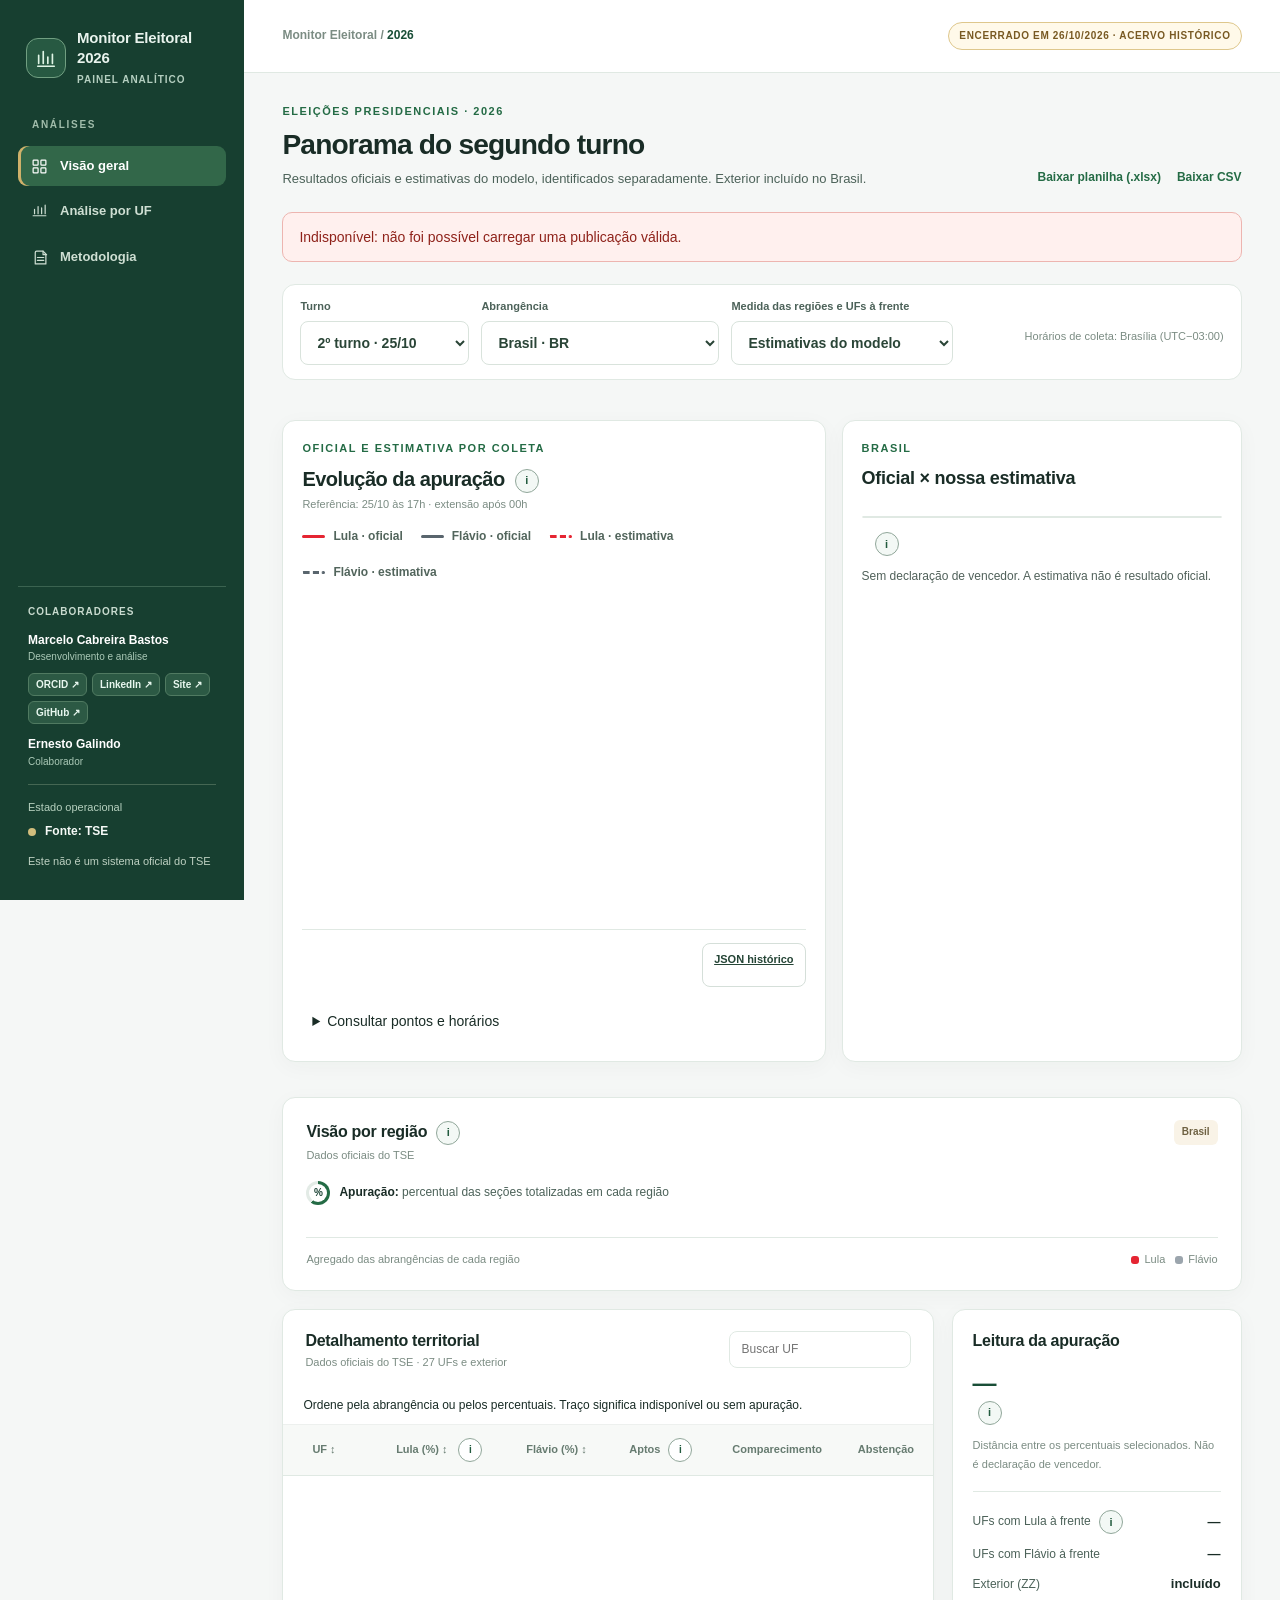
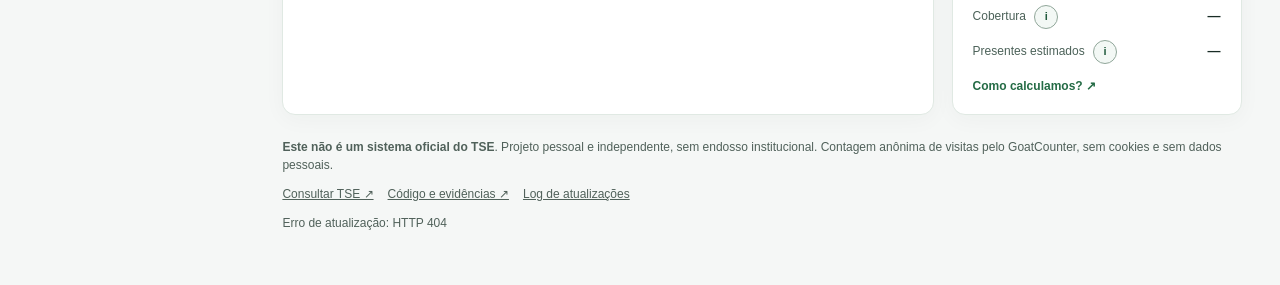
==== commit 1002ded6: "chore: encerra monitor em 26/10/2026 e preserva acervo histórico" ====
--- a/site/index.html
+++ b/site/index.html
@@ -48,7 +48,7 @@
       </div>
     </aside>
 
-<div class="main" id="inicio"><header class="topbar"><div class="crumb">Monitor Eleitoral / <b>2026</b></div><div class="top-actions"><span class="mock-pill">PROJETO INDEPENDENTE · FONTE TSE</span><button class="tool-btn" id="atualizar" type="button">Consultar atualização</button></div></header><nav class="mobile-nav" aria-label="Navegação móvel"><button class="active" data-scroll="visao">Visão geral</button><button data-scroll="territorio">Por UF</button><button data-scroll="metodologia">Metodologia</button></nav><main class="container" id="conteudo"><section id="page-geral"><section id="visao"><div class="heading-row"><div><p class="eyebrow">Eleições presidenciais · 2026</p><h1 id="titulo-visao">Panorama do segundo turno</h1><p class="heading-sub">Resultados oficiais e estimativas do modelo, identificados separadamente. Exterior incluído no Brasil.</p></div><div class="head-actions"><a class="head-link" id="xlsx" href="data/conjunto_6258.xlsx" download>Baixar planilha (.xlsx)</a><a class="head-link" id="csv" href="data/conjunto_6258.csv" download>Baixar CSV</a></div></div><div id="estado" class="status-alert" role="status" aria-live="polite">Carregando dados validados…</div><div class="filters"><div class="fields"><div class="field"><label for="turno">Turno</label><select id="turno"><option value="6258">2º turno · 25/10</option><option value="6257">1º turno · 04/10</option></select></div><div class="field"><label for="uf">Abrangência</label><select id="uf"><option value="BR">Brasil · inclui exterior</option></select></div><div class="field"><label for="modo">Medida das regiões e UFs à frente</label><select id="modo"><option value="oficial">Dados oficiais do TSE</option><option value="estimativa" selected>Estimativas do modelo</option></select></div></div><p class="filter-note">Horários de coleta: Brasília (UTC−03:00)</p></div><div class="meta-grid" id="horarios"></div>
+<div class="main" id="inicio"><header class="topbar"><div class="crumb">Monitor Eleitoral / <b>2026</b></div><div class="top-actions"><span class="mock-pill">ENCERRADO EM 26/10/2026 · ACERVO HISTÓRICO</span><button class="tool-btn" id="atualizar" type="button" hidden>Consultar atualização</button></div></header><nav class="mobile-nav" aria-label="Navegação móvel"><button class="active" data-scroll="visao">Visão geral</button><button data-scroll="territorio">Por UF</button><button data-scroll="metodologia">Metodologia</button></nav><main class="container" id="conteudo"><section id="page-geral"><section id="visao"><div class="heading-row"><div><p class="eyebrow">Eleições presidenciais · 2026</p><h1 id="titulo-visao">Panorama do segundo turno</h1><p class="heading-sub">Resultados oficiais e estimativas do modelo, identificados separadamente. Exterior incluído no Brasil.</p></div><div class="head-actions"><a class="head-link" id="xlsx" href="data/conjunto_6258.xlsx" download>Baixar planilha (.xlsx)</a><a class="head-link" id="csv" href="data/conjunto_6258.csv" download>Baixar CSV</a></div></div><div id="estado" class="status-alert" role="status" aria-live="polite">Projeto encerrado em 26/10/2026. Acervo histórico; não haverá novas atualizações.</div><div class="filters"><div class="fields"><div class="field"><label for="turno">Turno</label><select id="turno"><option value="6258">2º turno · 25/10</option><option value="6257">1º turno · 04/10</option></select></div><div class="field"><label for="uf">Abrangência</label><select id="uf"><option value="BR">Brasil · inclui exterior</option></select></div><div class="field"><label for="modo">Medida das regiões e UFs à frente</label><select id="modo"><option value="oficial">Dados oficiais do TSE</option><option value="estimativa" selected>Estimativas do modelo</option></select></div></div><p class="filter-note">Horários de coleta: Brasília (UTC−03:00)</p></div><div class="meta-grid" id="horarios"></div>
 <div class="upper-grid main-focus"><article class="panel timeline-panel"><div class="timeline-heading"><div><p class="eyebrow" id="grafico-modo">Oficial e estimativa por coleta</p><h2>Evolução da apuração <button class="info-trigger" data-method="historico" aria-label="Metodologia do histórico">i</button></h2><p class="subtitle">Referência: 25/10 às 17h · extensão após 00h</p></div></div><div class="timeline-legend"><span class="series-label"><span class="series-stroke"></span>Lula · oficial</span><span class="series-label"><span class="series-stroke gray"></span>Flávio · oficial</span><span class="series-label"><span class="series-stroke estimativa"></span>Lula · estimativa</span><span class="series-label"><span class="series-stroke gray estimativa"></span>Flávio · estimativa</span></div><div class="chart-frame" id="grafico"></div><div class="trend-utilities"><span id="pontos" class="inline-note"></span><a class="tool-btn" id="historico-download" href="data/dashboard.json" download>JSON histórico</a></div><details class="timeline-history"><summary>Consultar pontos e horários</summary><div class="table-scroll"><table><thead><tr><th>Coleta</th><th>Lula oficial (%)</th><th>Flávio oficial (%)</th><th>Lula estimativa (%)</th><th>Flávio estimativa (%)</th><th>Base da estimativa</th></tr></thead><tbody id="pontos-tabela"></tbody></table></div></details></article>
 <article class="panel snapshot-panel" aria-labelledby="placar-titulo"><p class="eyebrow" id="placar-local">Brasil</p><h2 id="placar-titulo">Oficial × nossa estimativa</h2><p class="dl-meta" id="placar-meta"></p><div class="dl-duelo" id="placar" role="table" aria-label="Resultado oficial e estimativa lado a lado"></div><div class="dl-rodape"><span id="diferenca"></span><button class="info-trigger" data-method="diferenca" aria-label="Metodologia da diferença">i</button></div><p class="inline-note">Sem declaração de vencedor. A estimativa não é resultado oficial.</p></article></div>
 <div class="kpi-grid" id="indicadores"></div><article class="panel panel-inner regions-panel"><div class="section-top"><div><h2>Visão por região <button class="info-trigger" data-method="regiao" aria-label="Cálculo dos percentuais por região">i</button></h2><p class="subtitle" id="regioes-nota">Dados oficiais do TSE</p></div><span class="tiny-pill">Brasil</span></div><p class="region-legend"><span class="reg-cob mini" style="--p:60" aria-hidden="true"><b>%</b></span><span><strong>Apuração:</strong> percentual das seções totalizadas em cada região</span></p><div class="region-bars" id="regioes"></div><div class="region-foot"><span>Agregado das abrangências de cada região</span><span class="region-dots"><span><i class="legend-dot"></i>Lula</span><span><i class="legend-dot amber"></i>Flávio</span></span></div></article></section>
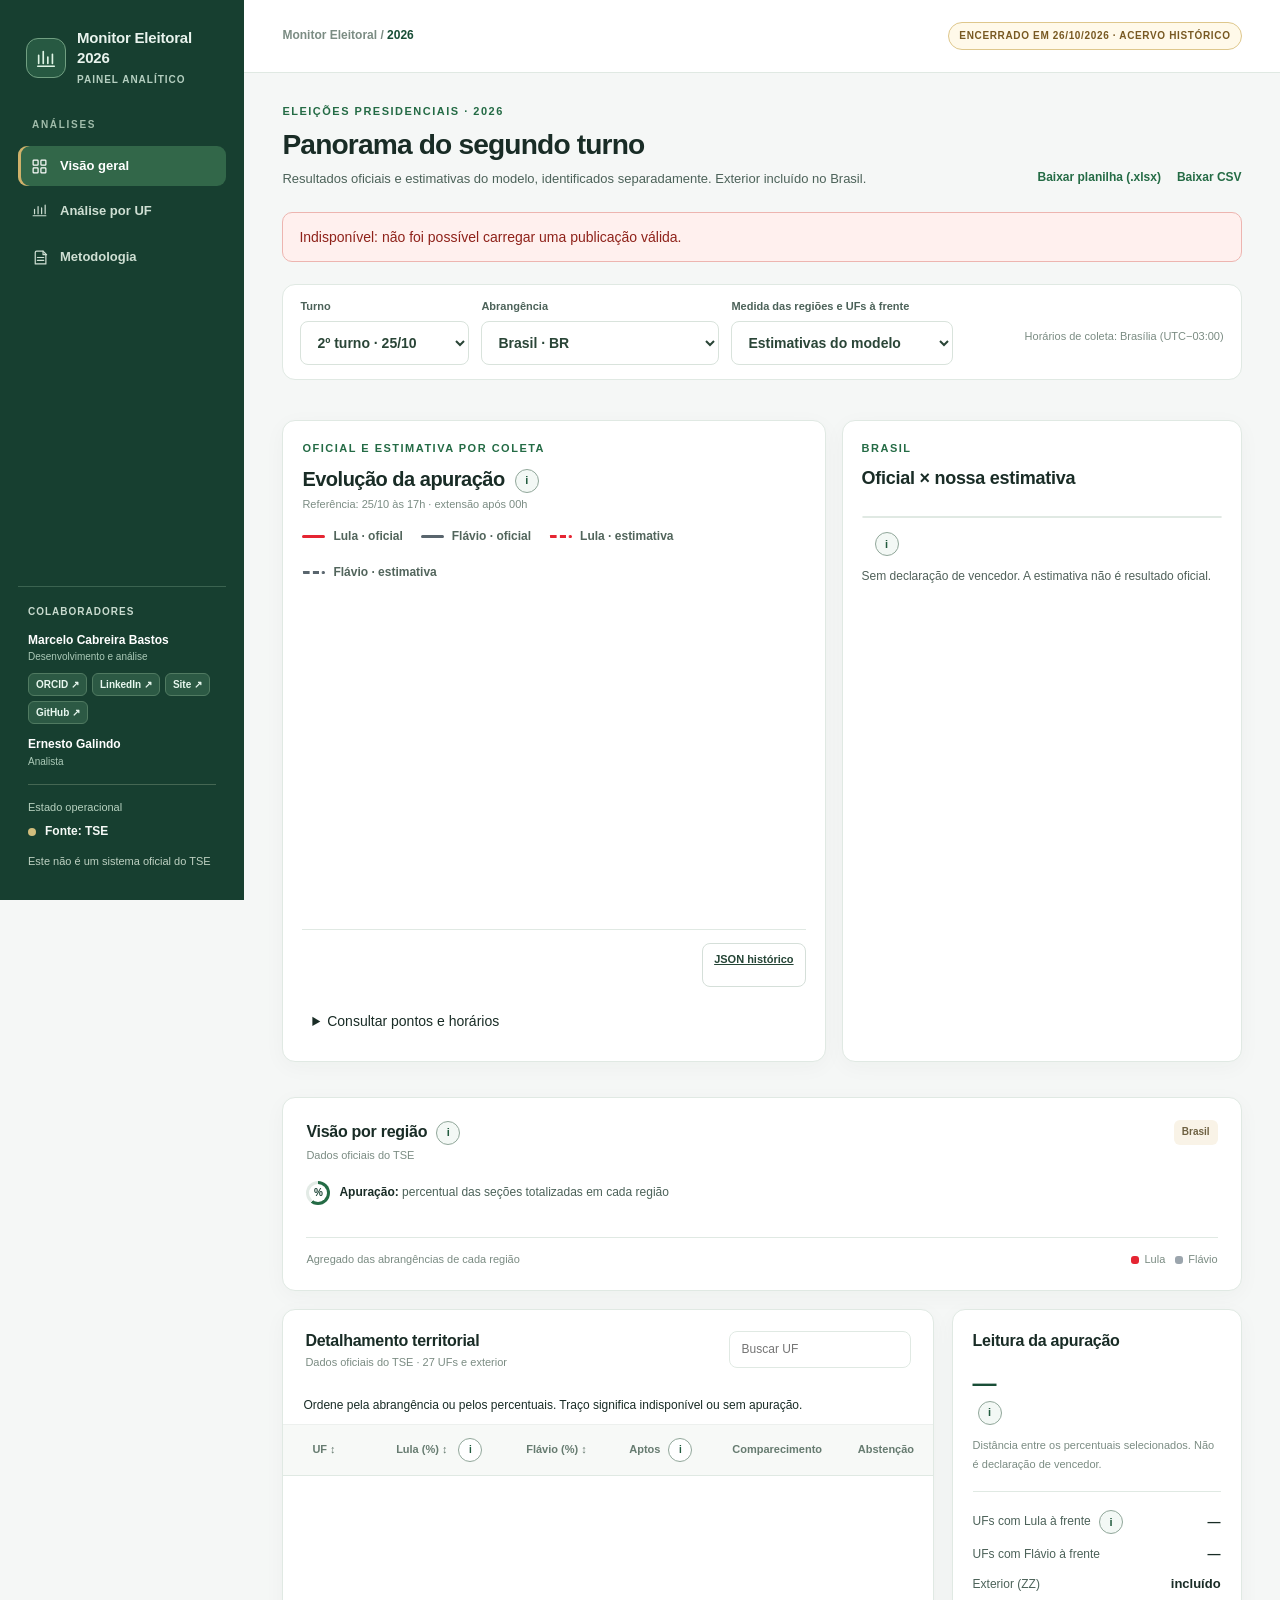
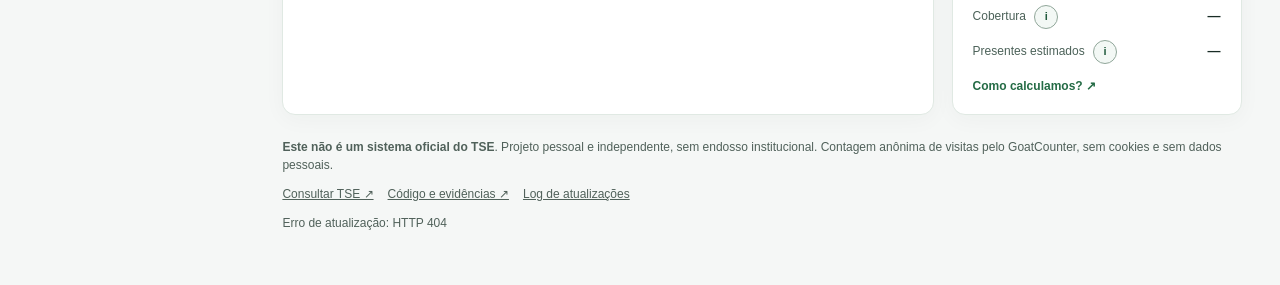
==== commit b842e728: "Merge a561eefe1ff1365ed1cac06718399ccced509f64 into 1002ded6c52ba85dd1c4fe9edcb926a68b8e5c24" ====
--- a/site/index.html
+++ b/site/index.html
@@ -37,7 +37,7 @@
           </div>
           <div class="side-person">
             <strong class="side-person-name">Ernesto Galindo</strong>
-            <span class="side-person-role">Colaborador</span>
+            <span class="side-person-role">Analista</span>
           </div>
         </section>
         <div class="side-demo" aria-label="Estado operacional">
@@ -65,7 +65,7 @@
         <a href="https://github.com/marcelo7bastos" target="_blank" rel="noopener noreferrer">GitHub ↗</a>
       </div>
     </div>
-    <div class="mobile-team-person"><strong>Ernesto Galindo</strong><small>Colaborador</small></div>
+    <div class="mobile-team-person"><strong>Ernesto Galindo</strong><small>Analista</small></div>
   </div>
   <p class="credit-quiet">Este não é um sistema oficial do TSE</p>
 </section><footer class="page-footer"><p><strong>Este não é um sistema oficial do TSE</strong>. Projeto pessoal e independente, sem endosso institucional. Contagem anônima de visitas pelo GoatCounter, sem cookies e sem dados pessoais.</p><a href="https://resultados.tse.jus.br/oficial/app/index.html" target="_blank" rel="noopener noreferrer">Consultar TSE ↗</a><a href="https://github.com/marcelo7bastos/monitor-eleitoral-2026">Código e evidências ↗</a><a id="log-download" href="data/atualizacoes.csv" download>Log de atualizações</a><p id="erro-rede" role="alert"></p></footer></main></div></div>
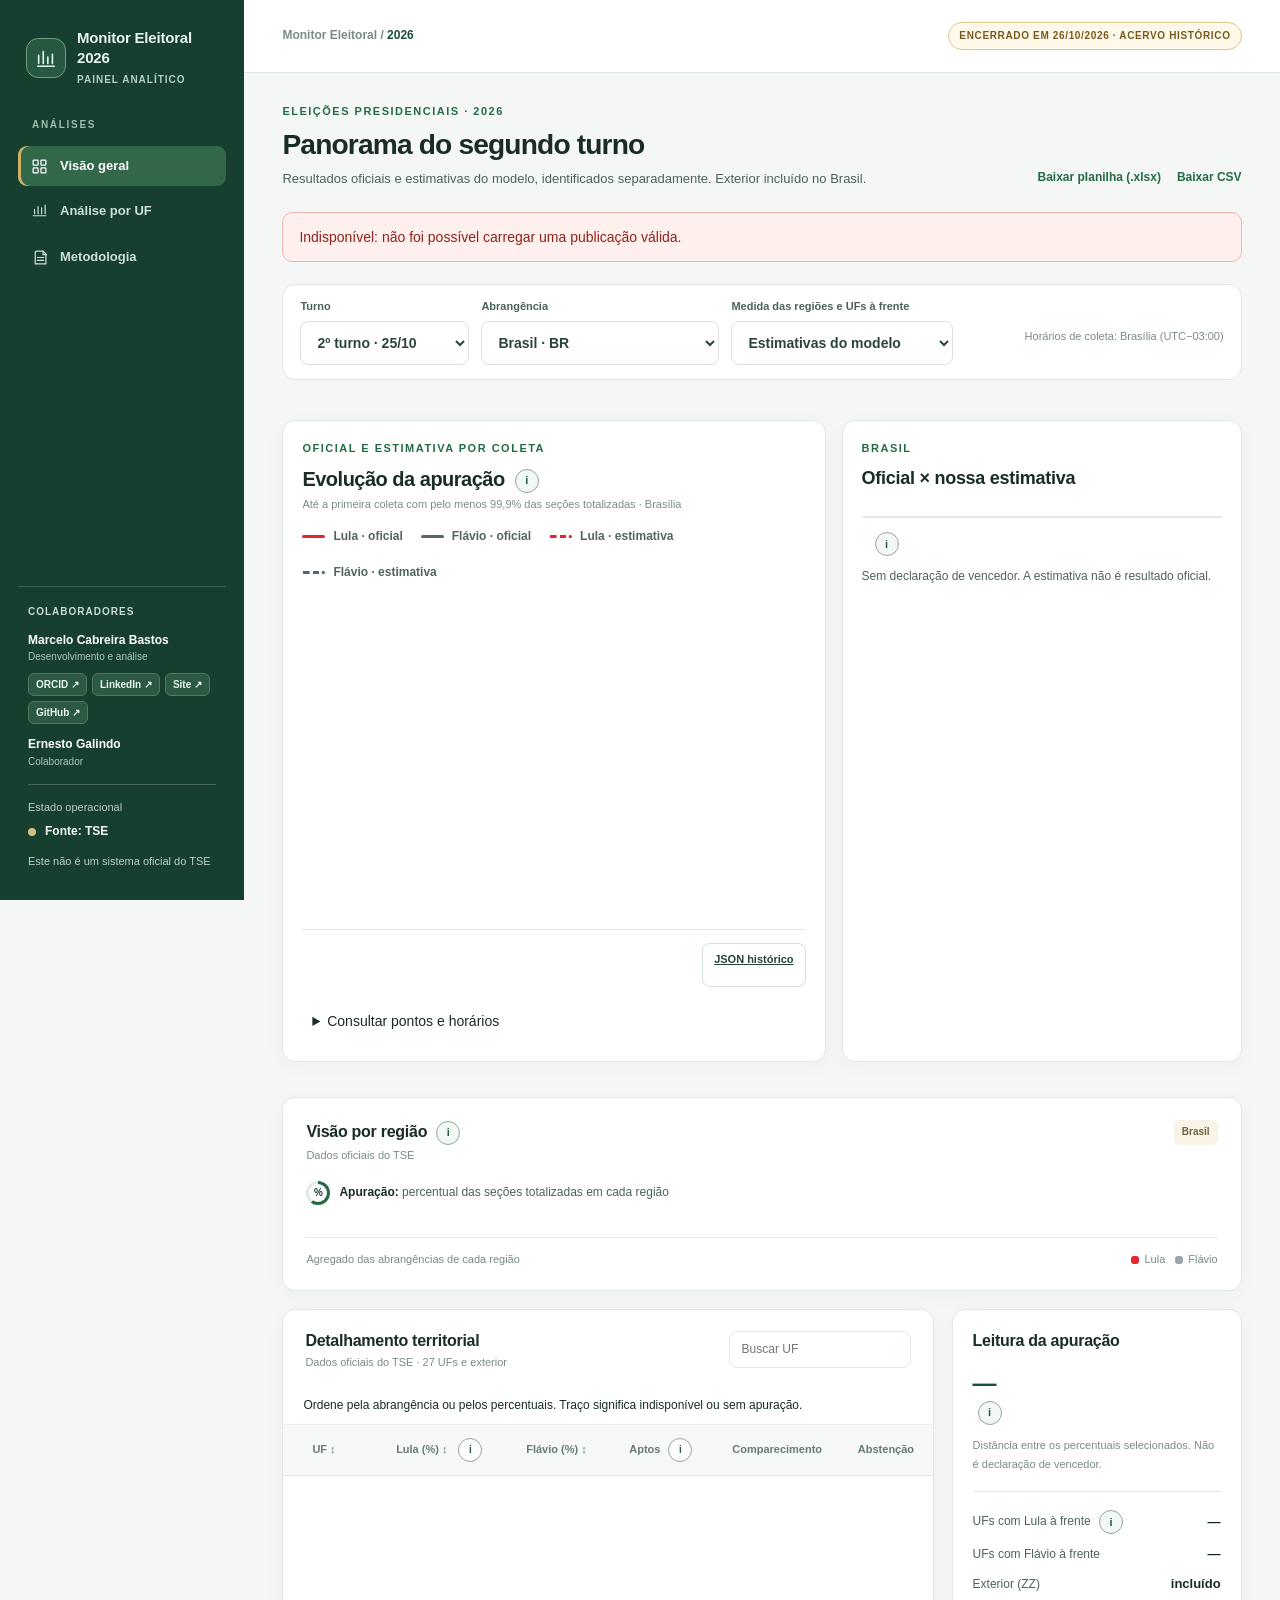
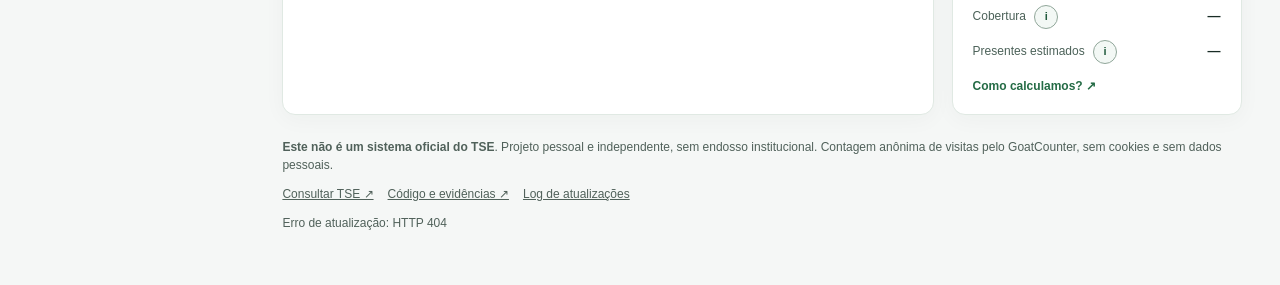
==== commit 7cff9a5f: "feat: limita gráfico a 99,9% e documenta acerto retrospectivo" ====
--- a/site/index.html
+++ b/site/index.html
@@ -37,7 +37,7 @@
           </div>
           <div class="side-person">
             <strong class="side-person-name">Ernesto Galindo</strong>
-            <span class="side-person-role">Analista</span>
+            <span class="side-person-role">Colaborador</span>
           </div>
         </section>
         <div class="side-demo" aria-label="Estado operacional">
@@ -49,7 +49,7 @@
     </aside>
 
 <div class="main" id="inicio"><header class="topbar"><div class="crumb">Monitor Eleitoral / <b>2026</b></div><div class="top-actions"><span class="mock-pill">ENCERRADO EM 26/10/2026 · ACERVO HISTÓRICO</span><button class="tool-btn" id="atualizar" type="button" hidden>Consultar atualização</button></div></header><nav class="mobile-nav" aria-label="Navegação móvel"><button class="active" data-scroll="visao">Visão geral</button><button data-scroll="territorio">Por UF</button><button data-scroll="metodologia">Metodologia</button></nav><main class="container" id="conteudo"><section id="page-geral"><section id="visao"><div class="heading-row"><div><p class="eyebrow">Eleições presidenciais · 2026</p><h1 id="titulo-visao">Panorama do segundo turno</h1><p class="heading-sub">Resultados oficiais e estimativas do modelo, identificados separadamente. Exterior incluído no Brasil.</p></div><div class="head-actions"><a class="head-link" id="xlsx" href="data/conjunto_6258.xlsx" download>Baixar planilha (.xlsx)</a><a class="head-link" id="csv" href="data/conjunto_6258.csv" download>Baixar CSV</a></div></div><div id="estado" class="status-alert" role="status" aria-live="polite">Projeto encerrado em 26/10/2026. Acervo histórico; não haverá novas atualizações.</div><div class="filters"><div class="fields"><div class="field"><label for="turno">Turno</label><select id="turno"><option value="6258">2º turno · 25/10</option><option value="6257">1º turno · 04/10</option></select></div><div class="field"><label for="uf">Abrangência</label><select id="uf"><option value="BR">Brasil · inclui exterior</option></select></div><div class="field"><label for="modo">Medida das regiões e UFs à frente</label><select id="modo"><option value="oficial">Dados oficiais do TSE</option><option value="estimativa" selected>Estimativas do modelo</option></select></div></div><p class="filter-note">Horários de coleta: Brasília (UTC−03:00)</p></div><div class="meta-grid" id="horarios"></div>
-<div class="upper-grid main-focus"><article class="panel timeline-panel"><div class="timeline-heading"><div><p class="eyebrow" id="grafico-modo">Oficial e estimativa por coleta</p><h2>Evolução da apuração <button class="info-trigger" data-method="historico" aria-label="Metodologia do histórico">i</button></h2><p class="subtitle">Referência: 25/10 às 17h · extensão após 00h</p></div></div><div class="timeline-legend"><span class="series-label"><span class="series-stroke"></span>Lula · oficial</span><span class="series-label"><span class="series-stroke gray"></span>Flávio · oficial</span><span class="series-label"><span class="series-stroke estimativa"></span>Lula · estimativa</span><span class="series-label"><span class="series-stroke gray estimativa"></span>Flávio · estimativa</span></div><div class="chart-frame" id="grafico"></div><div class="trend-utilities"><span id="pontos" class="inline-note"></span><a class="tool-btn" id="historico-download" href="data/dashboard.json" download>JSON histórico</a></div><details class="timeline-history"><summary>Consultar pontos e horários</summary><div class="table-scroll"><table><thead><tr><th>Coleta</th><th>Lula oficial (%)</th><th>Flávio oficial (%)</th><th>Lula estimativa (%)</th><th>Flávio estimativa (%)</th><th>Base da estimativa</th></tr></thead><tbody id="pontos-tabela"></tbody></table></div></details></article>
+<div class="upper-grid main-focus"><article class="panel timeline-panel"><div class="timeline-heading"><div><p class="eyebrow" id="grafico-modo">Oficial e estimativa por coleta</p><h2>Evolução da apuração <button class="info-trigger" data-method="historico" aria-label="Metodologia do histórico">i</button></h2><p class="subtitle" id="grafico-periodo">Até a primeira coleta com pelo menos 99,9% das seções totalizadas · Brasília</p></div></div><div class="timeline-legend"><span class="series-label"><span class="series-stroke"></span>Lula · oficial</span><span class="series-label"><span class="series-stroke gray"></span>Flávio · oficial</span><span class="series-label"><span class="series-stroke estimativa"></span>Lula · estimativa</span><span class="series-label"><span class="series-stroke gray estimativa"></span>Flávio · estimativa</span></div><div class="chart-frame" id="grafico"></div><div class="trend-utilities"><span id="pontos" class="inline-note"></span><a class="tool-btn" id="historico-download" href="data/dashboard.json" download>JSON histórico</a></div><details class="timeline-history"><summary>Consultar pontos e horários</summary><div class="table-scroll"><table><thead><tr><th>Coleta</th><th>Lula oficial (%)</th><th>Flávio oficial (%)</th><th>Lula estimativa (%)</th><th>Flávio estimativa (%)</th><th>Base da estimativa</th></tr></thead><tbody id="pontos-tabela"></tbody></table></div></details></article>
 <article class="panel snapshot-panel" aria-labelledby="placar-titulo"><p class="eyebrow" id="placar-local">Brasil</p><h2 id="placar-titulo">Oficial × nossa estimativa</h2><p class="dl-meta" id="placar-meta"></p><div class="dl-duelo" id="placar" role="table" aria-label="Resultado oficial e estimativa lado a lado"></div><div class="dl-rodape"><span id="diferenca"></span><button class="info-trigger" data-method="diferenca" aria-label="Metodologia da diferença">i</button></div><p class="inline-note">Sem declaração de vencedor. A estimativa não é resultado oficial.</p></article></div>
 <div class="kpi-grid" id="indicadores"></div><article class="panel panel-inner regions-panel"><div class="section-top"><div><h2>Visão por região <button class="info-trigger" data-method="regiao" aria-label="Cálculo dos percentuais por região">i</button></h2><p class="subtitle" id="regioes-nota">Dados oficiais do TSE</p></div><span class="tiny-pill">Brasil</span></div><p class="region-legend"><span class="reg-cob mini" style="--p:60" aria-hidden="true"><b>%</b></span><span><strong>Apuração:</strong> percentual das seções totalizadas em cada região</span></p><div class="region-bars" id="regioes"></div><div class="region-foot"><span>Agregado das abrangências de cada região</span><span class="region-dots"><span><i class="legend-dot"></i>Lula</span><span><i class="legend-dot amber"></i>Flávio</span></span></div></article></section>
 <div class="bottom-grid"><section id="territorio" class="panel table-panel"><div class="table-heading"><div><h2>Detalhamento territorial</h2><p class="subtitle">Dados oficiais do TSE · 27 UFs e exterior</p></div><div class="search-wrap"><input id="busca" type="search" placeholder="Buscar UF" aria-label="Buscar UF ou exterior"></div></div><div class="table-scroll" tabindex="0" aria-label="Tabela territorial com rolagem horizontal"><table><caption>Ordene pela abrangência ou pelos percentuais. Traço significa indisponível ou sem apuração.</caption><thead><tr><th><button class="table-sort" data-sort="uf">UF ↕</button></th><th><button class="table-sort" data-sort="lula">Lula (%) ↕</button><button class="info-trigger" data-method="oficial" aria-label="Percentual oficial">i</button></th><th><button class="table-sort" data-sort="flavio">Flávio (%) ↕</button></th><th>Aptos <button class="info-trigger" data-method="participacao" aria-label="Origem do eleitorado">i</button></th><th>Comparecimento</th><th>Abstenção</th><th>Cobertura <button class="info-trigger" data-method="cobertura" aria-label="Cálculo da cobertura">i</button></th><th>Fonte / estado</th></tr></thead><tbody id="tabela"></tbody></table></div></section>
@@ -65,7 +65,7 @@
         <a href="https://github.com/marcelo7bastos" target="_blank" rel="noopener noreferrer">GitHub ↗</a>
       </div>
     </div>
-    <div class="mobile-team-person"><strong>Ernesto Galindo</strong><small>Analista</small></div>
+    <div class="mobile-team-person"><strong>Ernesto Galindo</strong><small>Colaborador</small></div>
   </div>
   <p class="credit-quiet">Este não é um sistema oficial do TSE</p>
 </section><footer class="page-footer"><p><strong>Este não é um sistema oficial do TSE</strong>. Projeto pessoal e independente, sem endosso institucional. Contagem anônima de visitas pelo GoatCounter, sem cookies e sem dados pessoais.</p><a href="https://resultados.tse.jus.br/oficial/app/index.html" target="_blank" rel="noopener noreferrer">Consultar TSE ↗</a><a href="https://github.com/marcelo7bastos/monitor-eleitoral-2026">Código e evidências ↗</a><a id="log-download" href="data/atualizacoes.csv" download>Log de atualizações</a><p id="erro-rede" role="alert"></p></footer></main></div></div>
